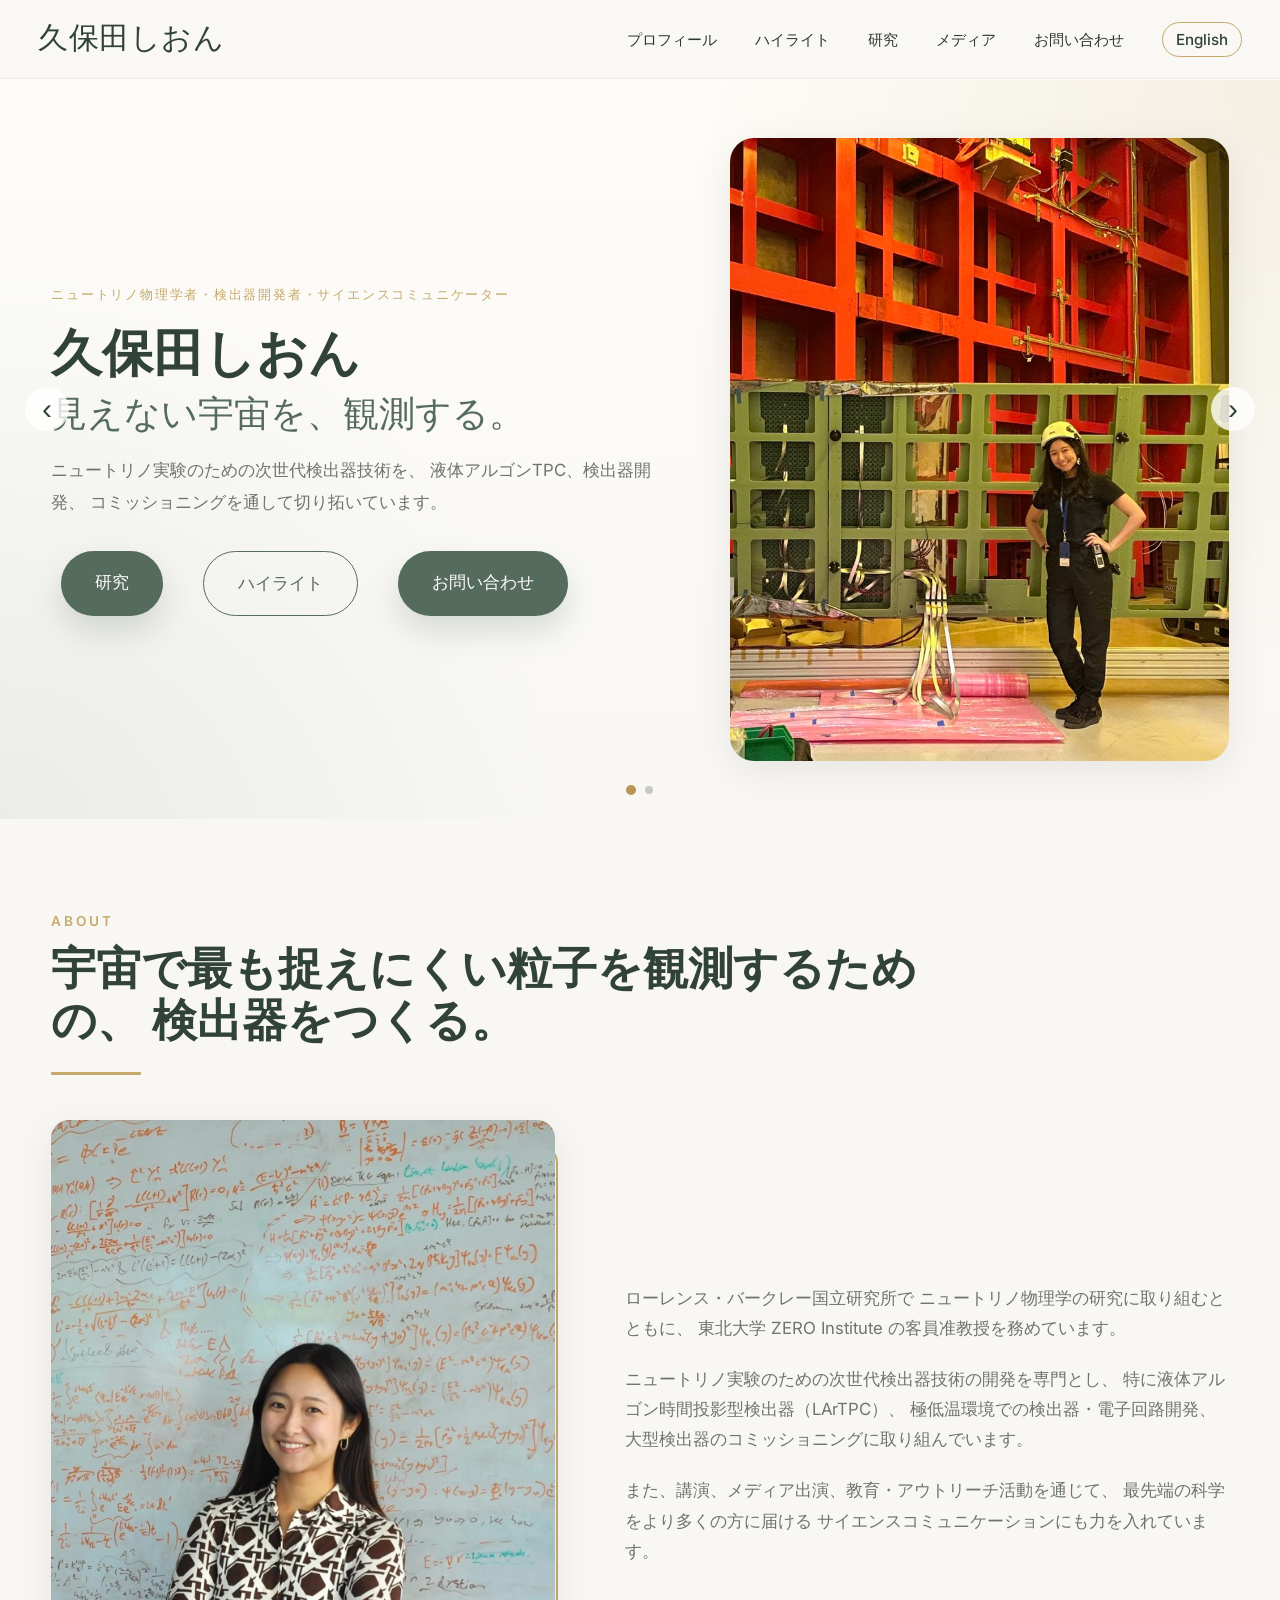
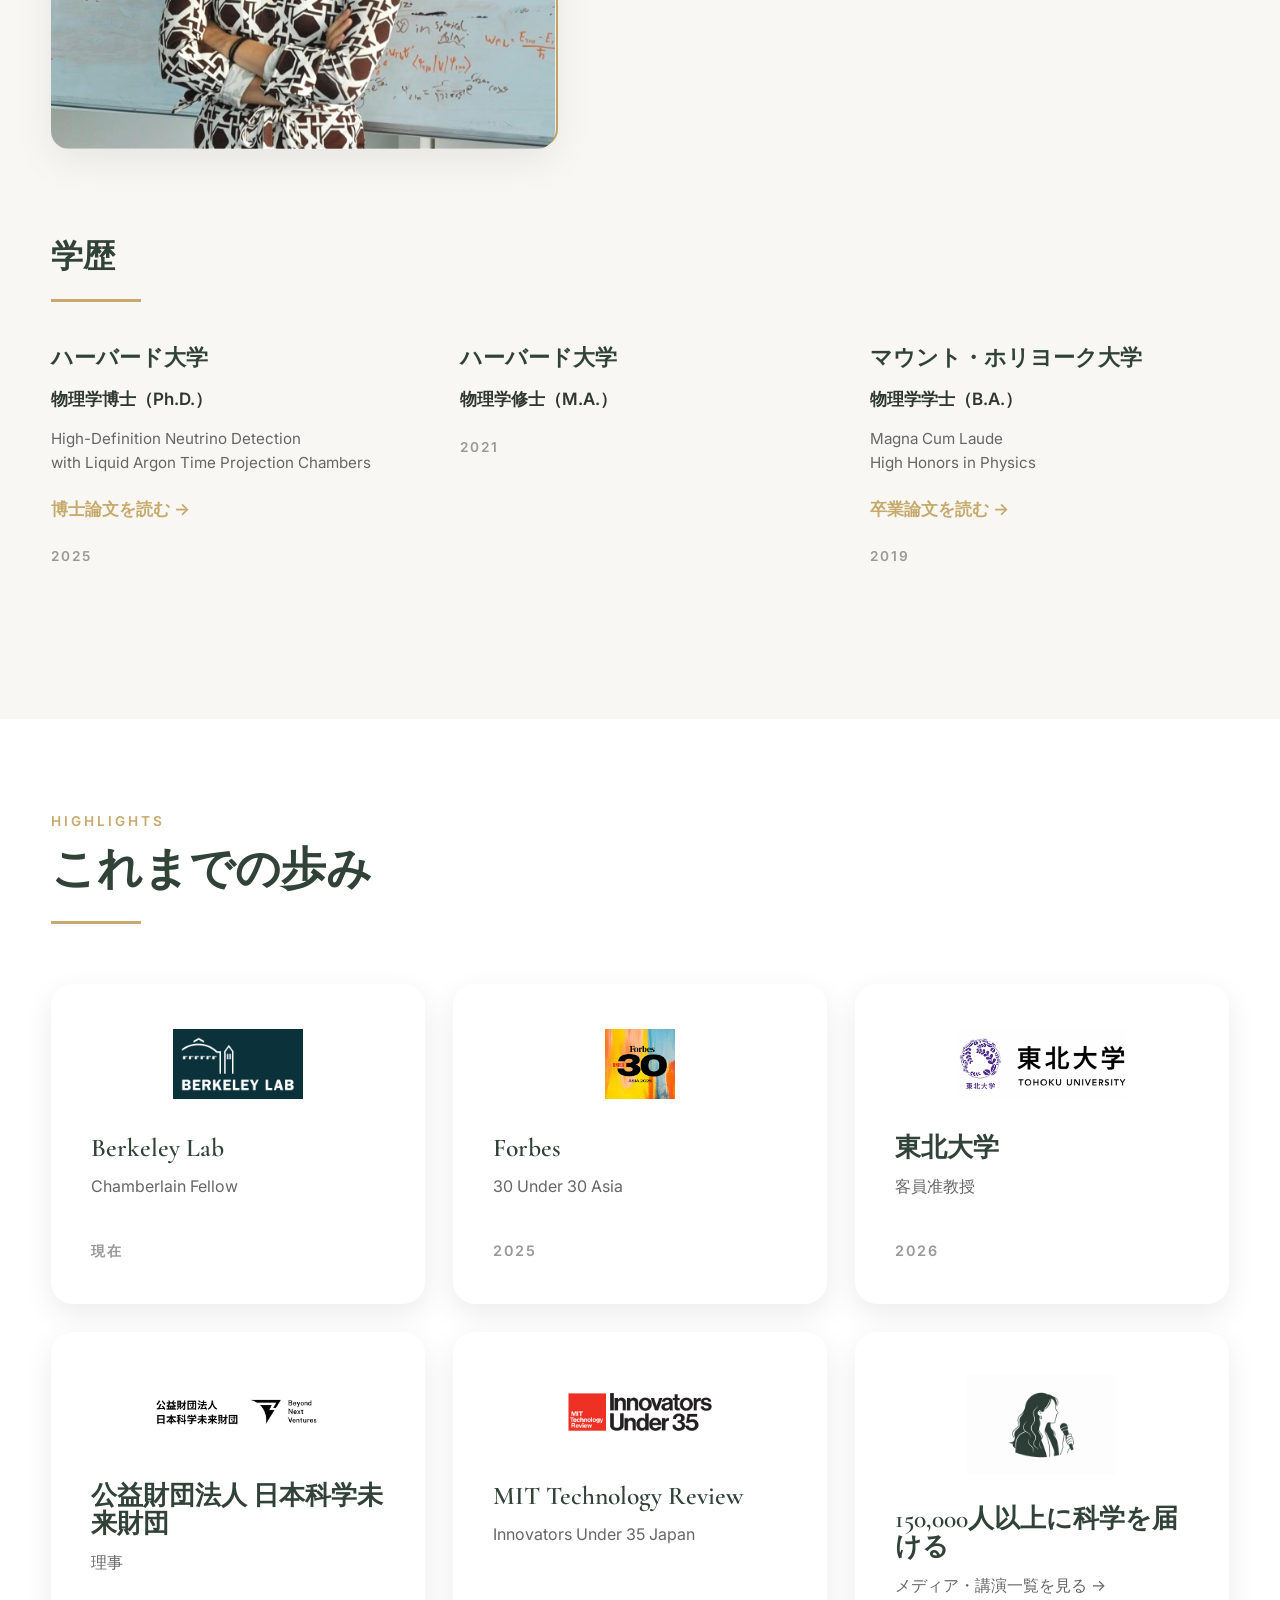
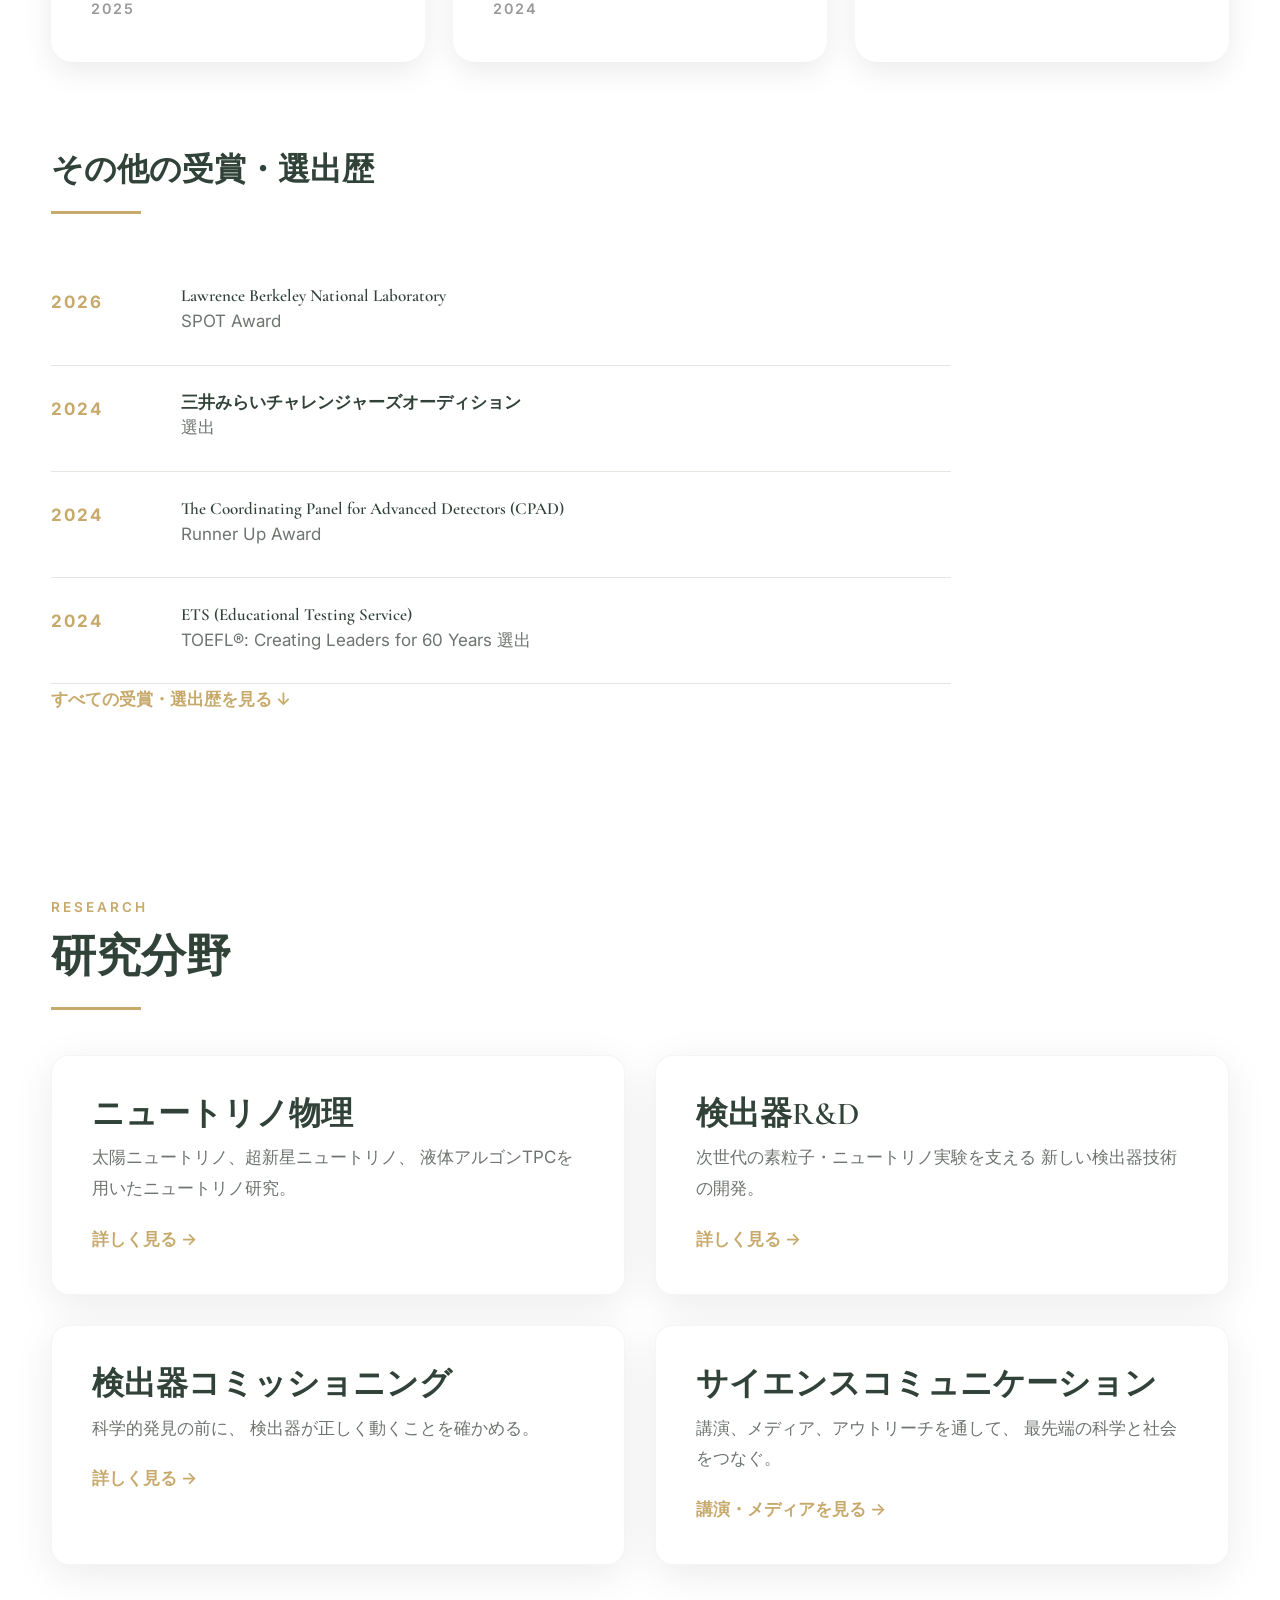
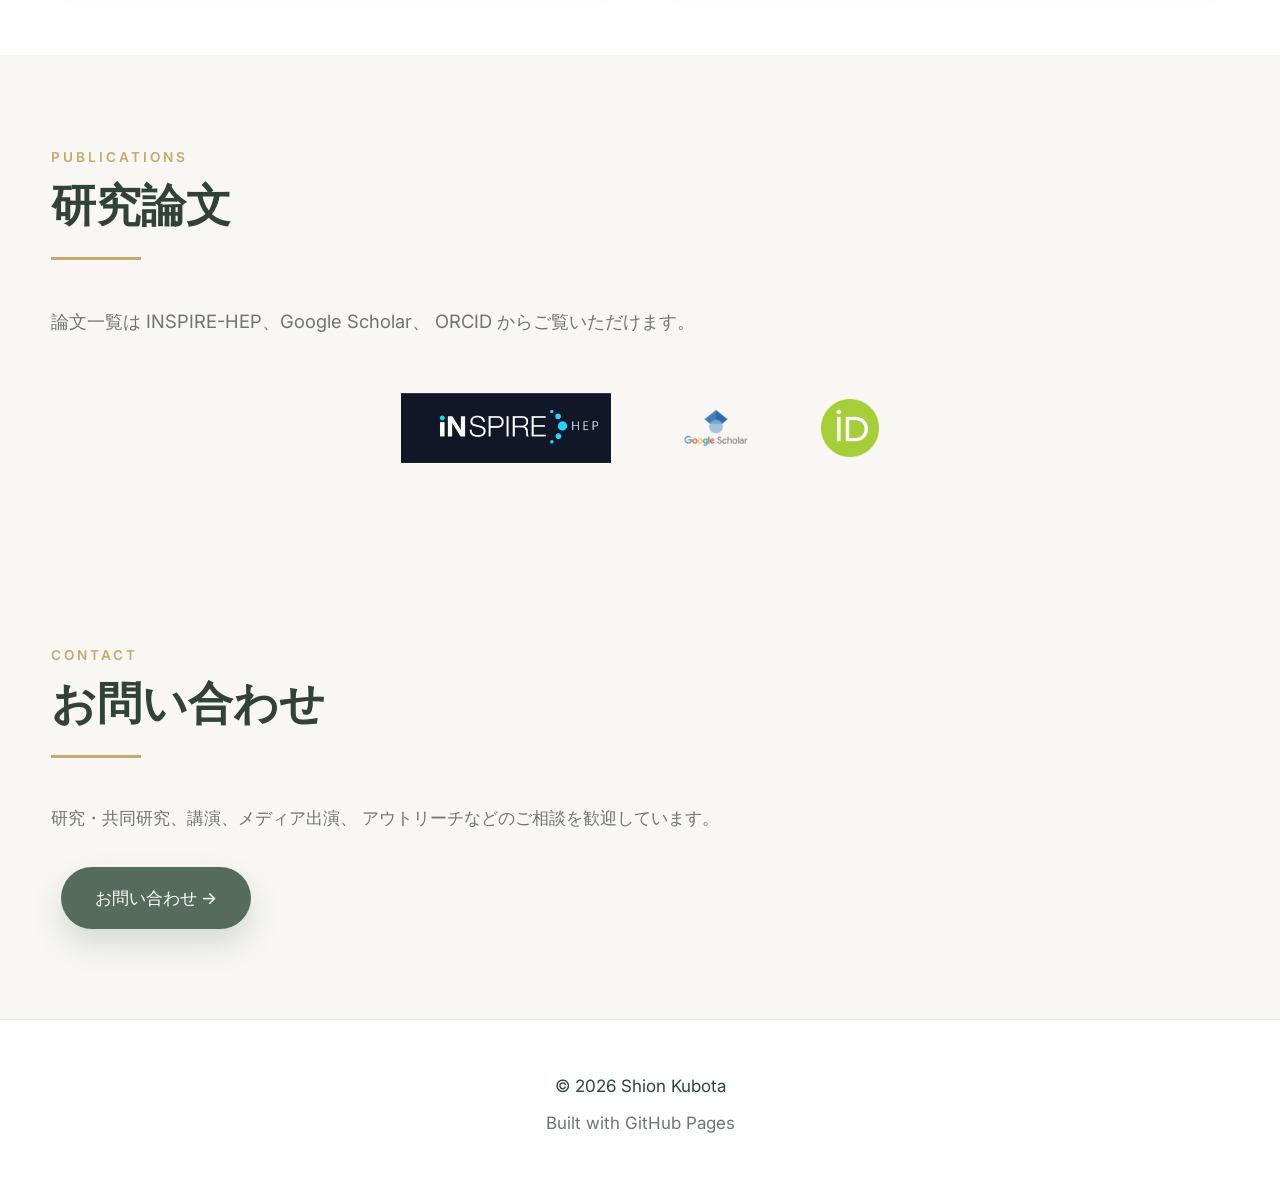
==== jp/index.html @ ea4b730f "Update index.html" ====
<!DOCTYPE html>
<html lang="ja">

<head>
    <meta charset="UTF-8">
    <meta name="viewport" content="width=device-width, initial-scale=1.0">

    <title>久保田しおん | ニュートリノ物理学者</title>

    <meta name="description"
          content="ニュートリノ物理学者・久保田しおんの公式ウェブサイト。ローレンス・バークレー国立研究所研究員、東北大学客員准教授。ニュートリノ物理、液体アルゴンTPC、粒子検出器開発、検出器コミッショニング、科学コミュニケーションに取り組んでいます。">

<!-- Google Fonts -->
<link rel="preconnect" href="https://fonts.googleapis.com">
<link rel="preconnect" href="https://fonts.gstatic.com" crossorigin>

<link href="https://fonts.googleapis.com/css2?family=Cormorant+Garamond:wght@400;500;600;700&family=Inter:wght@300;400;500;600&family=Shippori+Mincho:wght@400;500;600;700&family=Zen+Old+Mincho:wght@400;500;600;700&display=swap"
      rel="stylesheet">

<link rel="stylesheet" href="../css/style.css">
<link rel="icon" type="image/png" href="../favicon.png">

    <!-- Language alternatives -->
    <link rel="alternate"
          hreflang="en"
          href="https://shionkubota.com/">

    <link rel="alternate"
          hreflang="ja"
          href="https://shionkubota.com/jp/">

    <link rel="alternate"
          hreflang="x-default"
          href="https://shionkubota.com/">

</head>

<body>


<!-- ================= NAVIGATION ================= -->

<header>

    <nav class="navbar">

        <div class="logo">
            久保田しおん
        </div>

        <ul class="nav-links">

            <li><a href="#about">プロフィール</a></li>

            <li><a href="#highlights">ハイライト</a></li>

            <li><a href="#research">研究</a></li>

            <li><a href="media.html">メディア</a></li>

            <li><a href="#contact">お問い合わせ</a></li>

            <li class="language-item">
                <a href="../index.html" class="language-switch">
                    English
                </a>
            </li>

        </ul>

    </nav>

</header>



<!-- ================= HERO SLIDER ================= -->

<section class="hero hero-slider">

    <div class="hero-slides">


        <!-- ================= SLIDE 1: MAIN HERO ================= -->

        <div class="hero-slide active">

            <div class="hero-content">

                <div class="hero-text">

                    <p class="subtitle">
                        ニュートリノ物理学者・検出器開発者・サイエンスコミュニケーター
                    </p>

                    <h1>久保田しおん</h1>

                    <h2>見えない宇宙を、観測する。</h2>

                    <p class="hero-description">
                        ニュートリノ実験のための次世代検出器技術を、
                        液体アルゴンTPC、検出器開発、
                        コミッショニングを通して切り拓いています。
                    </p>

                    <div class="hero-buttons">

                        <a href="#research" class="button">
                            研究
                        </a>

                        <a href="#highlights" class="button button-outline">
                            ハイライト
                        </a>

                        <a href="#contact" class="button">
                            お問い合わせ
                        </a>

                    </div>

                </div>


                <div class="hero-image">

                    <img src="../images/pCRP_portrait.jpeg"
                         alt="粒子検出器と久保田しおん">

                </div>

            </div>

        </div>



        <!-- ================= SLIDE 2: FEATURED MEDIA ================= -->

        <div class="hero-slide">

            <div class="hero-media-content">

                <div class="hero-media-heading">

                    <p class="subtitle">
                        FEATURED MEDIA
                    </p>

                    <h2>
                        研究室の外へ、科学を届ける
                    </h2>

                </div>


                <div class="media-grid">


                    <a href="https://youtu.be/wFc9NZ7e8RI?si=wCuoPRkrqTtPnAEb"
                       target="_blank"
                       class="media-card">

                        <img src="https://img.youtube.com/vi/wFc9NZ7e8RI/maxresdefault.jpg"
                             alt="YouTube インタビュー">

                        <div class="media-content">

                            <span class="media-type">
                                YouTube
                            </span>

                            <h3>
                                ニュートリノ研究とキャリアについて
                            </h3>

                        </div>

                    </a>



                    <a href="https://mitsui350th.com/interview/"
                       target="_blank"
                       class="media-card">

                        <img src="https://mitsui350th.com/asset/images/interview/pic2.jpg"
                             alt="三井グループ350周年 インタビュー">

                        <div class="media-content">

                            <span class="media-type">
                                インタビュー
                            </span>

                            <h3>
                                三井グループ350周年
                            </h3>

                        </div>

                    </a>



                    <a href="https://prtimes.jp/main/html/rd/p/000000017.000087132.html"
                       target="_blank"
                       class="media-card">

                        <img src="../images/impact.JPG"
                             alt="Tech for Impact Summit 2025">

                        <div class="media-content">

                            <span class="media-type">
                                招待講演
                            </span>

                            <h3>
                                Tech for Impact Summit 2025
                            </h3>

                        </div>

                    </a>

                </div>


                <div class="hero-media-more">

                    <a href="media.html">
                        メディア・講演一覧を見る →
                    </a>

                </div>

            </div>

        </div>



        <!-- ================= SLIDE 3: HERO CLONE ================= -->

        <div class="hero-slide hero-clone">

            <div class="hero-content">

                <div class="hero-text">

                    <p class="subtitle">
                        ニュートリノ物理学者・検出器開発者・サイエンスコミュニケーター
                    </p>

                    <h1>久保田しおん</h1>

                    <h2>見えない宇宙を、観測する。</h2>

                    <p class="hero-description">
                        ニュートリノ実験のための次世代検出器技術を、
                        液体アルゴンTPC、検出器開発、
                        コミッショニングを通して切り拓いています。
                    </p>

                    <div class="hero-buttons">

                        <a href="#research" class="button">
                            研究
                        </a>

                        <a href="#highlights" class="button button-outline">
                            ハイライト
                        </a>

                        <a href="#contact" class="button">
                            お問い合わせ
                        </a>

                    </div>

                </div>


                <div class="hero-image">

                    <img src="../images/pCRP_portrait.jpeg"
                         alt="粒子検出器と久保田しおん">

                </div>

            </div>

        </div>

    </div>



    <!-- Slider controls -->

    <button class="hero-arrow hero-prev"
            aria-label="前のスライド">
        ‹
    </button>

    <button class="hero-arrow hero-next"
            aria-label="次のスライド">
        ›
    </button>


    <div class="hero-dots">

        <button class="hero-dot active"
                aria-label="プロフィールを表示"></button>

        <button class="hero-dot"
                aria-label="注目のメディアを表示"></button>

    </div>

</section>



<!-- ================= ABOUT ================= -->

<section id="about" class="section">

    <div class="container">

        <div class="section-title">

            <p>ABOUT</p>

            <h2>
                宇宙で最も捉えにくい粒子を観測するための、
                検出器をつくる。
            </h2>

        </div>


        <div class="about-grid">

            <div class="about-image">

                <img src="../images/profile.jpg"
                     alt="久保田しおん">

            </div>


            <div class="about-text">

                <p>
                    ローレンス・バークレー国立研究所で
                    ニュートリノ物理学の研究に取り組むとともに、
                    東北大学 ZERO Institute の客員准教授を務めています。
                </p>

                <p>
                    ニュートリノ実験のための次世代検出器技術の開発を専門とし、
                    特に液体アルゴン時間投影型検出器（LArTPC）、
                    極低温環境での検出器・電子回路開発、
                    大型検出器のコミッショニングに取り組んでいます。
                </p>

                <p>
                    また、講演、メディア出演、教育・アウトリーチ活動を通じて、
                    最先端の科学をより多くの方に届ける
                    サイエンスコミュニケーションにも力を入れています。
                </p>

            </div>

        </div>



        <!-- ================= Academic Foundation ================= -->

        <div class="academic-foundation">

            <div class="section-title">

                <h3>学歴</h3>

            </div>


            <div class="education-grid">


                <div class="education-item">

                    <h4>ハーバード大学</h4>

                    <p class="degree">
                        物理学博士（Ph.D.）
                    </p>

                    <p class="education-note">
                        High-Definition Neutrino Detection<br>
                        with Liquid Argon Time Projection Chambers
                    </p>

                    <a href="https://dash.harvard.edu/entities/publication/be5d4766-2b55-4b63-9b41-ff9f7cc50c7d"
                       class="education-link">
                        博士論文を読む →
                    </a>

                    <span class="education-year">
                        2025
                    </span>

                </div>



                <div class="education-item">

                    <h4>ハーバード大学</h4>

                    <p class="degree">
                        物理学修士（M.A.）
                    </p>

                    <span class="education-year">
                        2021
                    </span>

                </div>



                <div class="education-item">

                    <h4>マウント・ホリヨーク大学</h4>

                    <p class="degree">
                        物理学学士（B.A.）
                    </p>

                    <p class="education-note">
                        Magna Cum Laude<br>
                        High Honors in Physics
                    </p>

                    <a href="https://ida.mtholyoke.edu/items/b19a2bbe-3df1-4970-aa1a-ec452c38742c"
                       class="education-link">
                        卒業論文を読む →
                    </a>

                    <span class="education-year">
                        2019
                    </span>

                </div>

            </div>

        </div>

    </div>

</section>



<!-- ================= HIGHLIGHTS ================= -->

<section class="section alt-section" id="highlights">

    <div class="container">

        <div class="section-title">

            <p>HIGHLIGHTS</p>

            <h2>
                これまでの歩み
            </h2>

        </div>


        <div class="highlight-grid">


            <a href="https://www.physics.lbl.gov/former-chamberlain-fellows/"
               class="highlight-card">

                <div class="highlight-logo">

                    <img src="../images/lbnl.png"
                         alt="Berkeley Lab">

                </div>

                <h3>Berkeley Lab</h3>

                <p class="highlight-subtitle">
                    Chamberlain Fellow
                </p>

                <span class="highlight-year">
                    現在
                </span>

            </a>



            <a href="https://www.forbes.com/profile/shion-kubota/"
               target="_blank"
               class="highlight-card featured">

                <div class="highlight-logo">

                    <img src="../images/Forbes.jpeg"
                         alt="Forbes">

                </div>

                <h3>Forbes</h3>

                <p class="highlight-subtitle">
                    30 Under 30 Asia
                </p>

                <span class="highlight-year">
                    2025
                </span>

            </a>



            <a href="https://zero-institute.org/researcher/shionkubota"
               class="highlight-card">

                <div class="highlight-logo">

                    <img src="../images/tohoku.jpg"
                         alt="東北大学">

                </div>

                <h3>東北大学</h3>

                <p class="highlight-subtitle">
                    客員准教授
                </p>

                <span class="highlight-year">
                    2026
                </span>

            </a>



            <a href="https://japan-future-science-foundation.org/"
               class="highlight-card">

                <div class="highlight-logo">

                    <img src="../images/JSIF.png"
                         alt="日本科学未来財団">

                </div>

                <h3>公益財団法人 日本科学未来財団</h3>

                <p class="highlight-subtitle">
                    理事
                </p>

                <span class="highlight-year">
                    2025
                </span>

            </a>



            <a href="https://www.innovatorsunder35.com/the-list/shion-kubota/"
               target="_blank"
               class="highlight-card">

                <div class="highlight-logo">

                    <img src="../images/MIT_IU35.png"
                         alt="MIT Technology Review Innovators Under 35">

                </div>

                <h3>MIT Technology Review</h3>

                <p class="highlight-subtitle">
                    Innovators Under 35 Japan
                </p>

                <span class="highlight-year">
                    2024
                </span>

            </a>



            <a href="media.html"
               class="highlight-card">

                <div class="highlight-logo highlight-talk-logo">

                    <img src="../images/talk_logo.png"
                         alt="サイエンスコミュニケーション">

                </div>

                <h3>
                    150,000人以上に科学を届ける
                </h3>

                <p class="highlight-subtitle">
                    メディア・講演一覧を見る →
                </p>

            </a>

        </div>



        <!-- ================= RECOGNITION ================= -->

        <div class="section-title recognition-title">

            <h3>その他の受賞・選出歴</h3>

        </div>


        <div class="recognition-list">


            <div class="recognition-item">

                <div class="recognition-year">
                    2026
                </div>

                <div class="recognition-content">

                    <h4>
                        Lawrence Berkeley National Laboratory
                    </h4>

                    <p>
                        SPOT Award
                    </p>

                </div>

            </div>



            <div class="recognition-item">

                <div class="recognition-year">
                    2024
                </div>

                <div class="recognition-content">

                    <h4>
                        三井みらいチャレンジャーズオーディション
                    </h4>

                    <p>
                        選出
                    </p>

                </div>

            </div>



            <div class="recognition-item">

                <div class="recognition-year">
                    2024
                </div>

                <div class="recognition-content">

                    <h4>
                        The Coordinating Panel for Advanced Detectors (CPAD)
                    </h4>

                    <p>
                        Runner Up Award
                    </p>

                </div>

            </div>



            <div class="recognition-item">

                <div class="recognition-year">
                    2024
                </div>

                <div class="recognition-content">

                    <h4>
                        ETS (Educational Testing Service)
                    </h4>

                    <p>
                        TOEFL®: Creating Leaders for 60 Years 選出
                    </p>

                </div>

            </div>



            <button class="recognition-open">
                すべての受賞・選出歴を見る ↓
            </button>


            <div class="recognition-hidden">


                <div class="recognition-item">

                    <div class="recognition-year">
                        2020
                    </div>

                    <div class="recognition-content">

                        <h4>
                            公益財団法人 江副記念リクルート財団
                        </h4>

                        <p>
                            奨学生
                        </p>

                    </div>

                </div>



                <div class="recognition-item">

                    <div class="recognition-year">
                        2018
                    </div>

                    <div class="recognition-content">

                        <h4>
                            The Society of Physics Students (SPS)
                        </h4>

                        <p>
                            Outstanding Learning Assistant Award
                        </p>

                    </div>

                </div>



                <div class="recognition-item">

                    <div class="recognition-year">
                        2018
                    </div>

                    <div class="recognition-content">

                        <h4>
                            Sigma Pi Sigma
                        </h4>

                    </div>

                </div>



                <div class="recognition-item">

                    <div class="recognition-year">
                        2016
                    </div>

                    <div class="recognition-content">

                        <h4>
                            公益財団法人 孫正義育英財団
                        </h4>

                        <p>
                            奨学生
                        </p>

                    </div>

                </div>



                <div class="recognition-item">

                    <div class="recognition-year">
                        2015
                    </div>

                    <div class="recognition-content">

                        <h4>
                            Mount Holyoke College
                        </h4>

                        <p>
                            Sarah Williston Scholar
                        </p>

                    </div>

                </div>



                <div class="recognition-item">

                    <div class="recognition-year">
                        2015
                    </div>

                    <div class="recognition-content">

                        <h4>
                            公益財団法人 江副記念リクルート財団
                        </h4>

                        <p>
                            奨学生
                        </p>

                    </div>

                </div>



                <div class="recognition-item">

                    <div class="recognition-year">
                        2015
                    </div>

                    <div class="recognition-content">

                        <h4>
                            Grew Bancroft Foundation
                        </h4>

                        <p>
                            奨学生
                        </p>

                    </div>

                </div>


                <button class="recognition-close">
                    受賞・選出歴を閉じる ↑
                </button>

            </div>

        </div>

    </div>

</section>



<!-- ================= RESEARCH ================= -->

<section id="research" class="section alt-section">

    <div class="container">

        <div class="section-title">

            <p>RESEARCH</p>

            <h2>
                研究分野
            </h2>

        </div>


        <div class="card-grid">


            <a href="physics.html"
               class="card card-link">

                <h3>
                    ニュートリノ物理
                </h3>

                <p>
                    太陽ニュートリノ、超新星ニュートリノ、
                    液体アルゴンTPCを用いたニュートリノ研究。
                </p>

                <span class="explore-link">
                    詳しく見る →
                </span>

            </a>



            <a href="randd.html"
               class="card card-link">

                <h3>
                    検出器R&D
                </h3>

                <p>
                    次世代の素粒子・ニュートリノ実験を支える
                    新しい検出器技術の開発。
                </p>

                <span class="explore-link">
                    詳しく見る →
                </span>

            </a>



            <a href="commissioning.html"
               class="card card-link">

                <h3>
                    検出器コミッショニング
                </h3>

                <p>
                    科学的発見の前に、
                    検出器が正しく動くことを確かめる。
                </p>

                <span class="explore-link">
                    詳しく見る →
                </span>

            </a>



            <a href="media.html"
               class="card card-link">

                <h3>
                    サイエンスコミュニケーション
                </h3>

                <p>
                    講演、メディア、アウトリーチを通して、
                    最先端の科学と社会をつなぐ。
                </p>

                <span class="explore-link">
                    講演・メディアを見る →
                </span>

            </a>

        </div>

    </div>

</section>



<!-- ================= PUBLICATIONS ================= -->

<section id="publications" class="section">

    <div class="container">

        <div class="section-title">

            <p>PUBLICATIONS</p>

            <h2>
                研究論文
            </h2>

        </div>


        <p class="coming-soon">
            論文一覧は INSPIRE-HEP、Google Scholar、
            ORCID からご覧いただけます。
        </p>


        <div class="publication-links">

            <a href="https://inspirehep.net/authors/3166289"
               target="_blank">

                <img class="inspire-logo"
                     src="../images/inspire.webp"
                     alt="INSPIRE-HEP">

            </a>


            <a href="https://scholar.google.com/citations?user=In8q2KMAAAAJ&hl=en"
               target="_blank">

                <img class="scholar-logo"
                     src="../images/google_scholar.png"
                     alt="Google Scholar">

            </a>


            <a href="https://orcid.org/0000-0001-8247-0265"
               target="_blank">

                <img class="orcid-logo"
                     src="../images/ORCID_iD.svg.webp"
                     alt="ORCID">

            </a>

        </div>

    </div>

</section>



<!-- ================= CONTACT ================= -->

<section id="contact" class="section">

    <div class="container">

        <div class="section-title">

            <p>CONTACT</p>

            <h2>
                お問い合わせ
            </h2>

        </div>


        <div class="contact-content">

            <p class="contact-text">
                研究・共同研究、講演、メディア出演、
                アウトリーチなどのご相談を歓迎しています。
            </p>


            <a href="https://docs.google.com/forms/d/e/1FAIpQLScKsEqOv61DhloimWqyP0lk8StDxMwZm6bhEOyHyEwW5R_8sQ/viewform?usp=header"
               target="_blank"
               class="button">
                お問い合わせ →
            </a>

        </div>

    </div>

</section>



<!-- ================= FOOTER ================= -->

<footer>

    <p>
        © 2026 Shion Kubota
    </p>

    <p>
        Built with GitHub Pages
    </p>

</footer>



<script src="../script.js"></script>

</body>

</html>
---- css/style.css ----
@import url("base.css");
@import url("components.css");
@import url("animations.css");
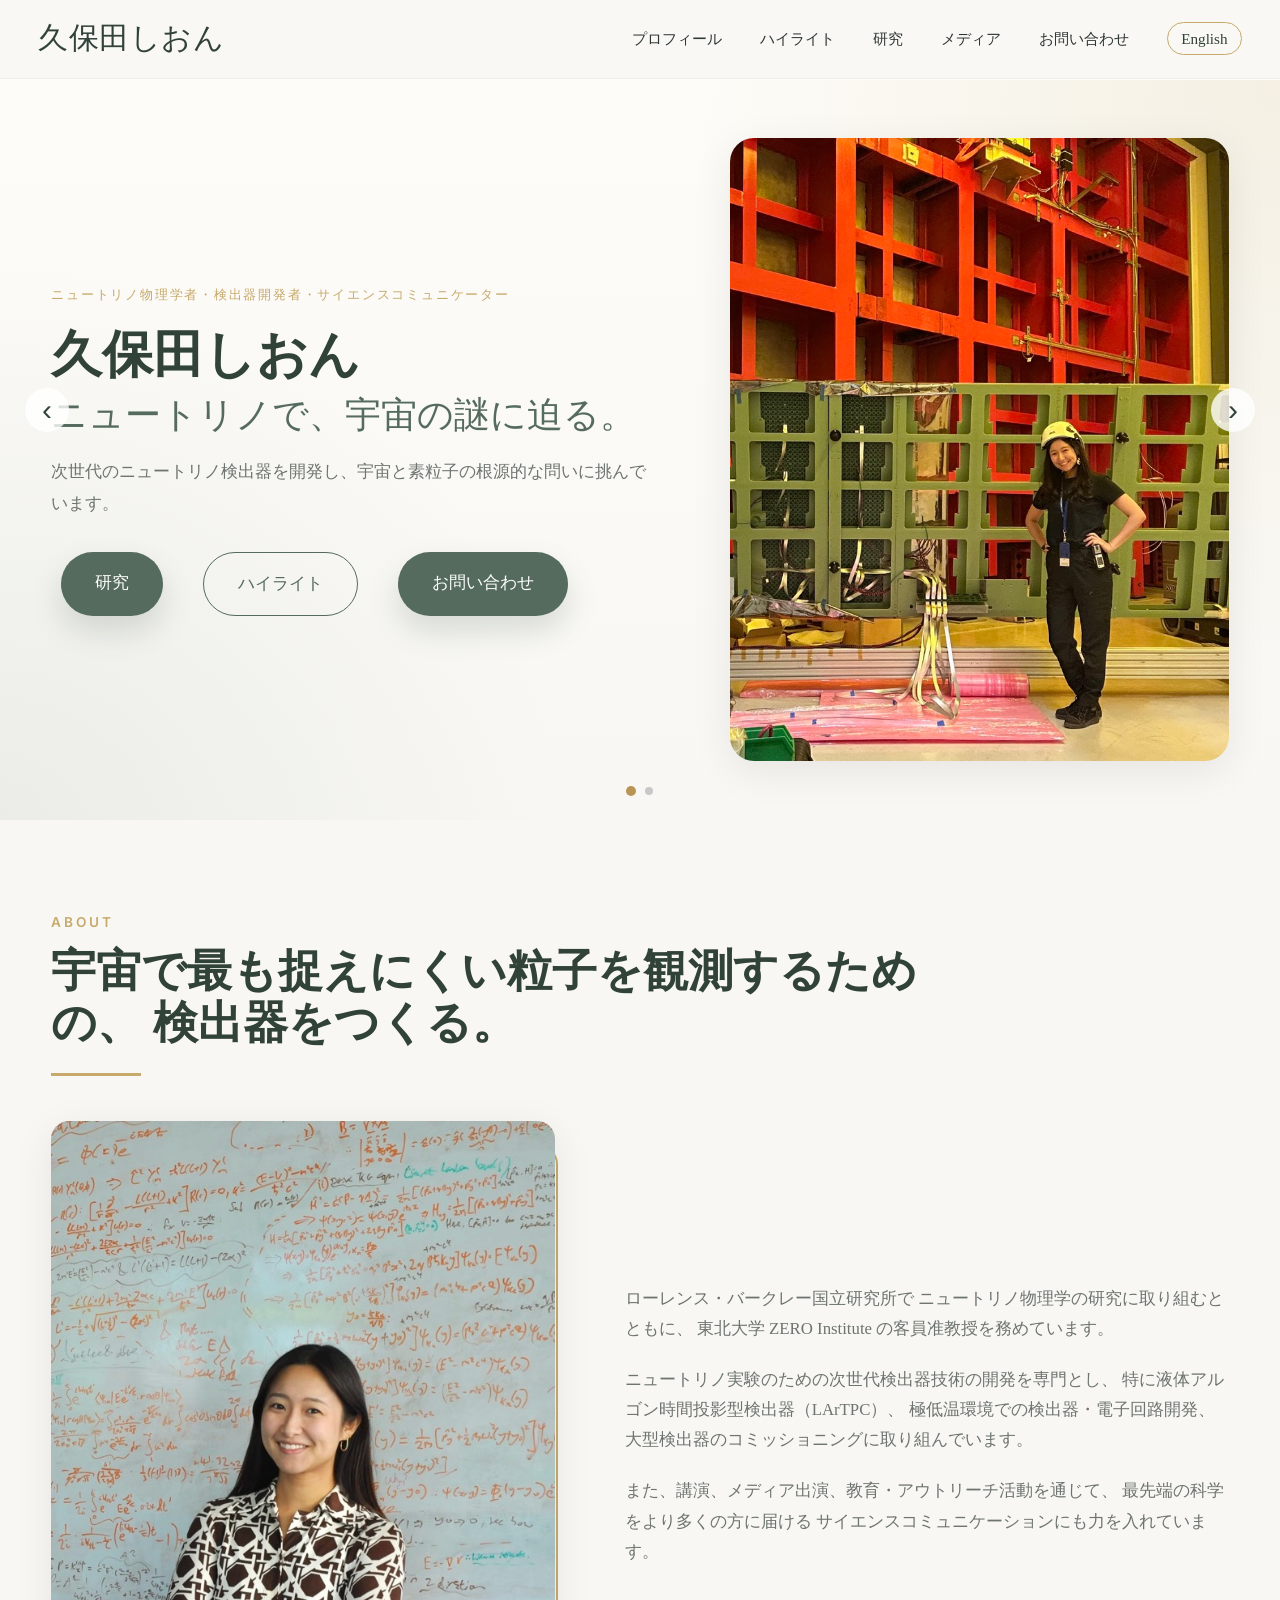
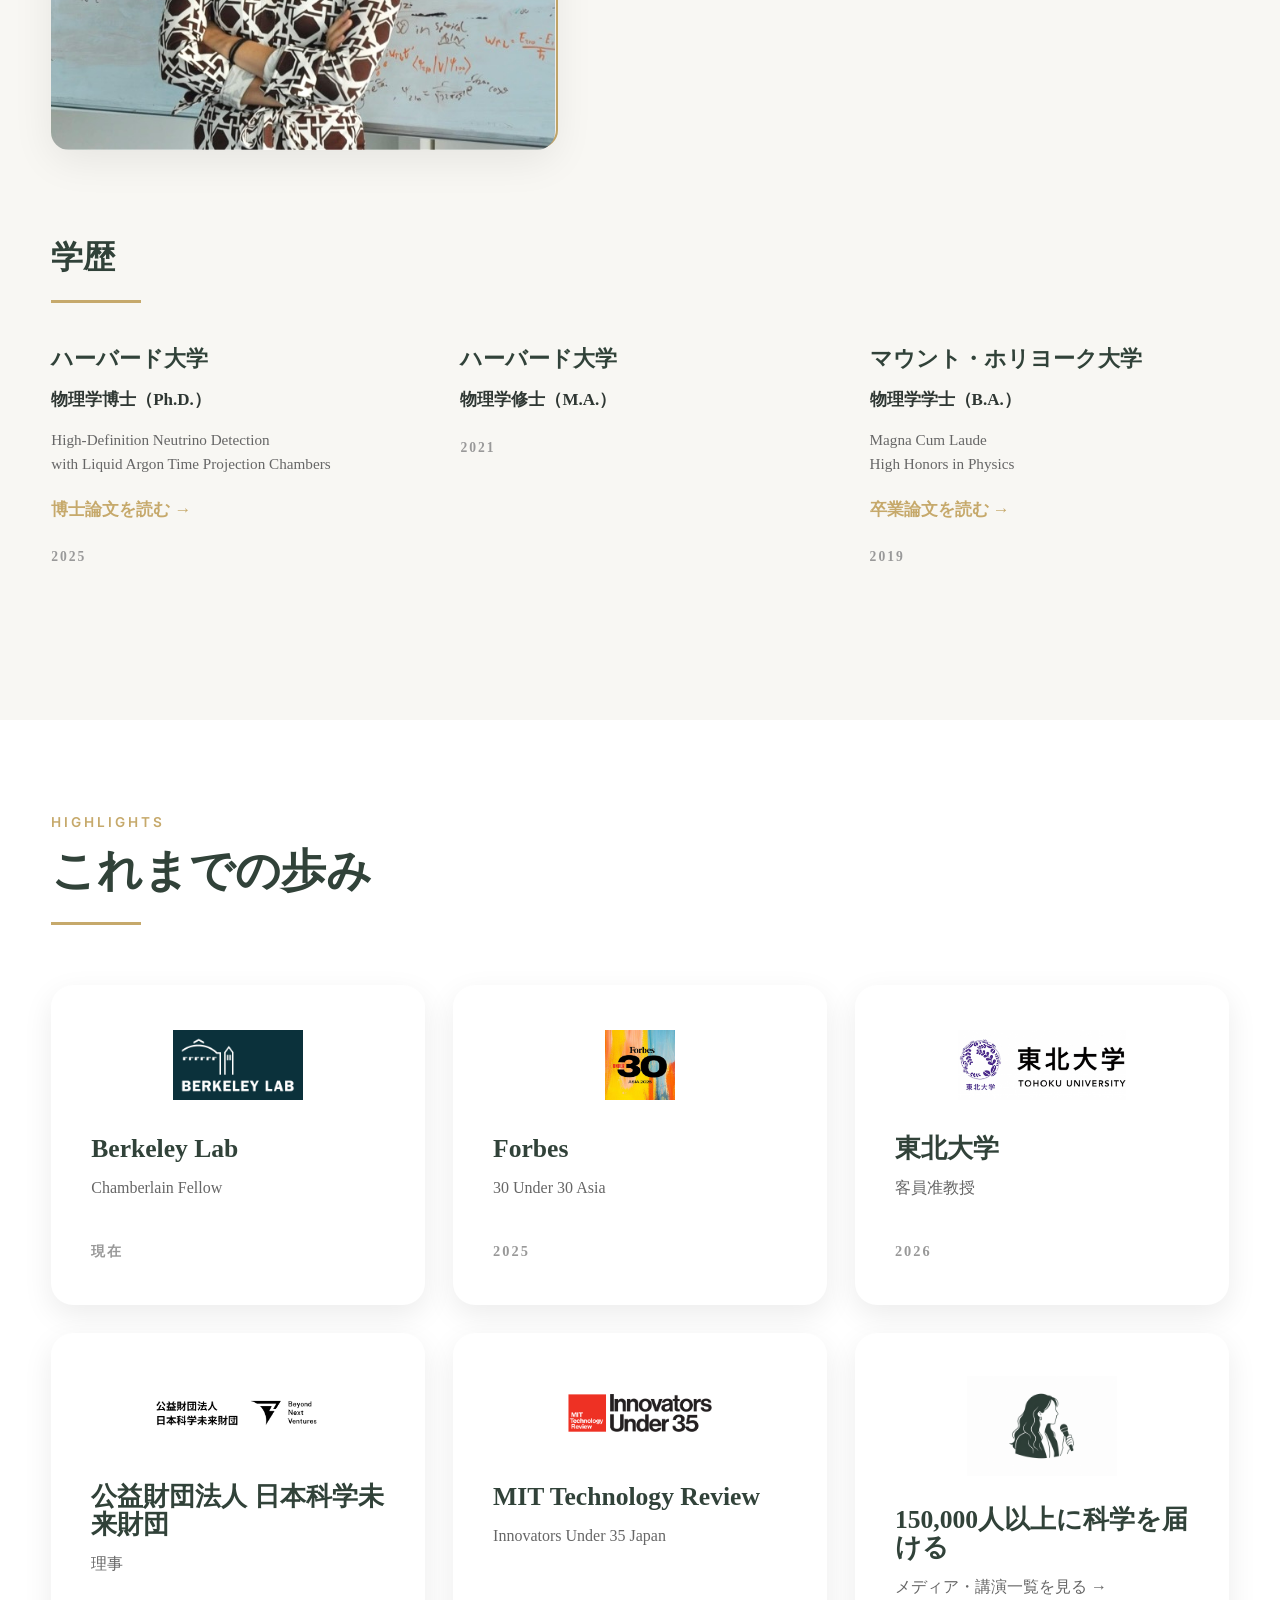
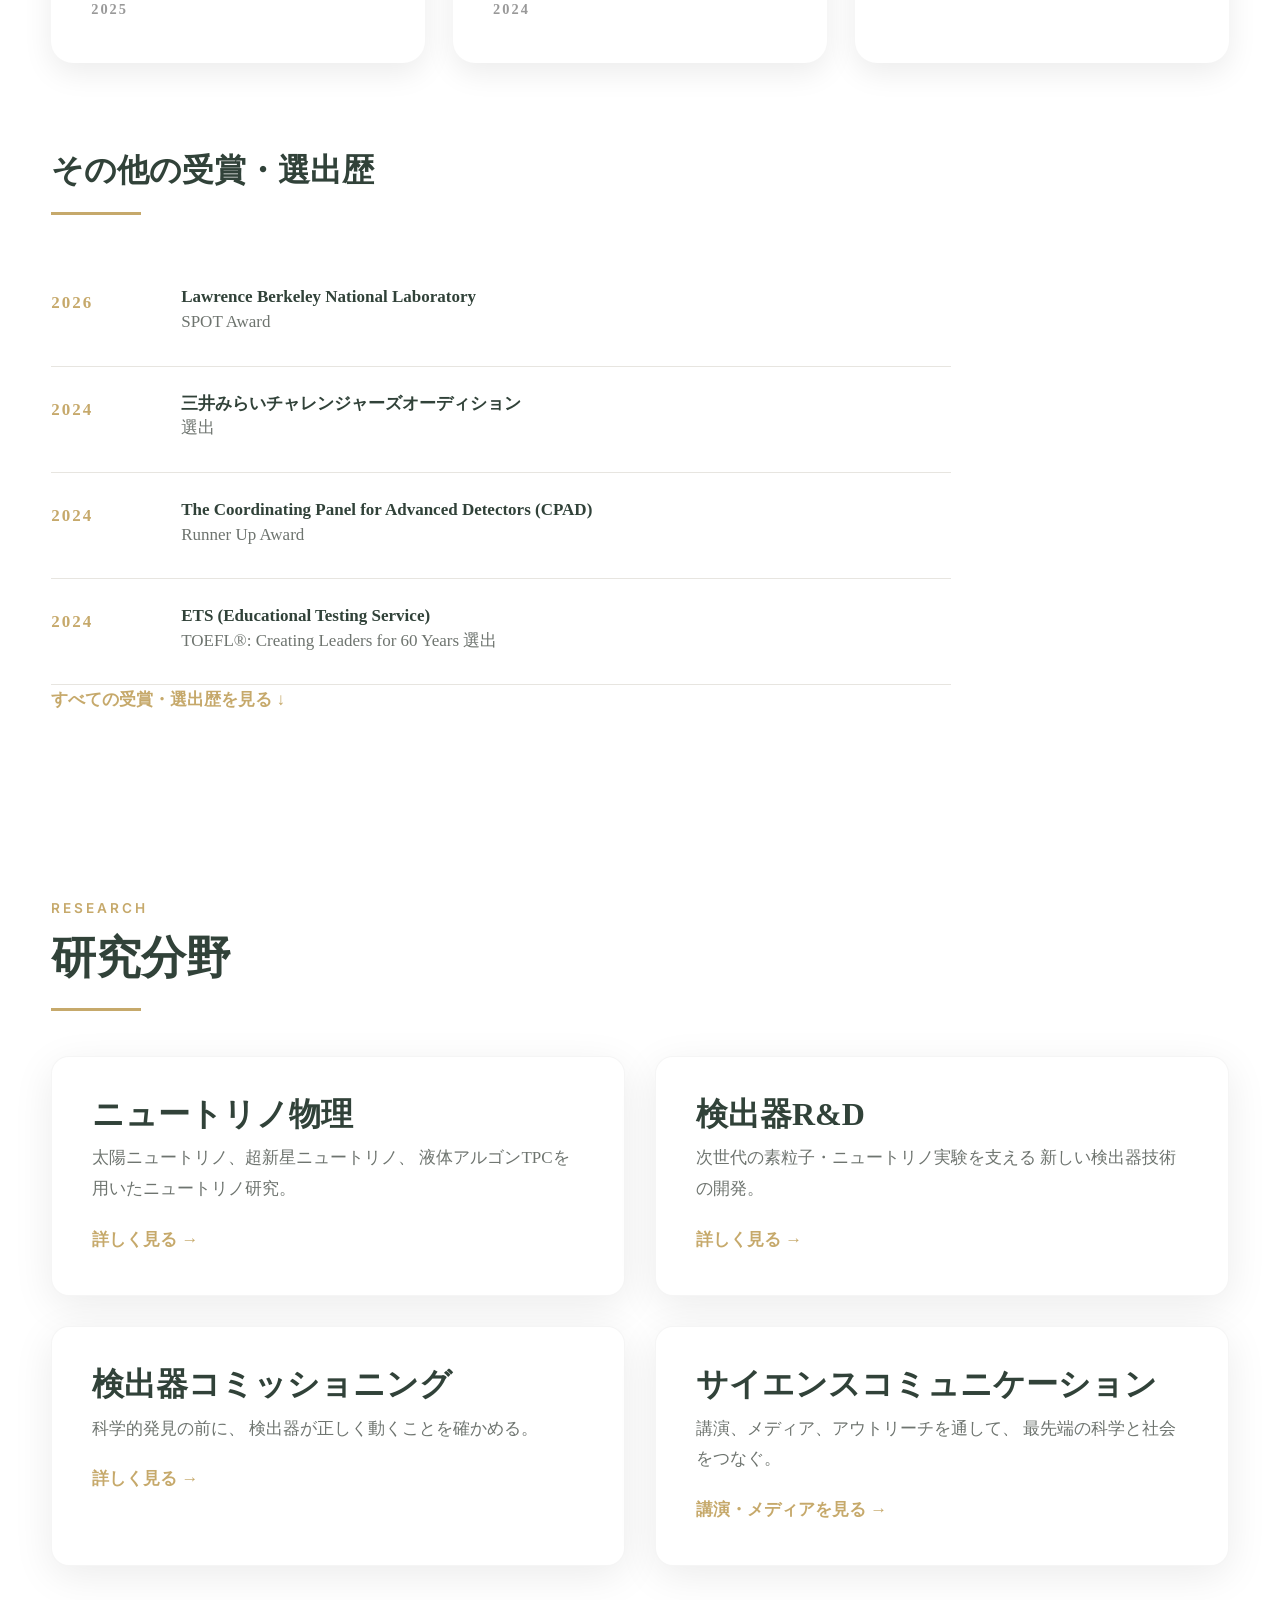
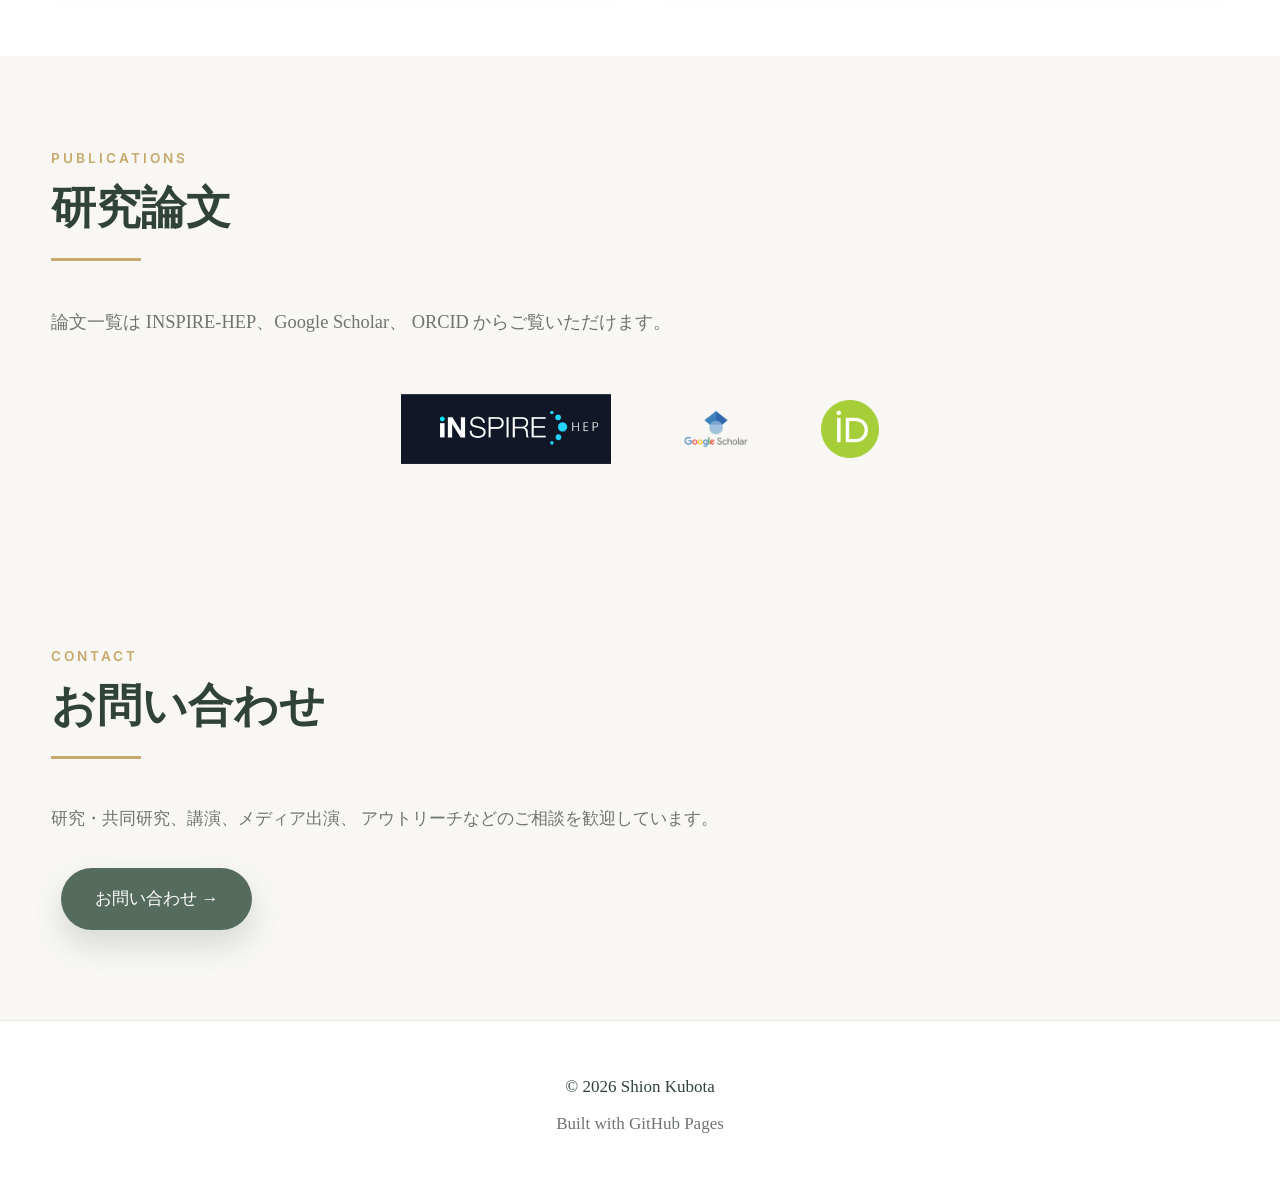
==== commit ca8bb07a: "Update index.html" ====
--- a/jp/index.html
+++ b/jp/index.html
@@ -95,12 +95,10 @@
 
                     <h1>久保田しおん</h1>
 
-                    <h2>見えない宇宙を、観測する。</h2>
+                    <h2>ニュートリノで、宇宙の謎に迫る。</h2>
 
                     <p class="hero-description">
-                        ニュートリノ実験のための次世代検出器技術を、
-                        液体アルゴンTPC、検出器開発、
-                        コミッショニングを通して切り拓いています。
+                        次世代のニュートリノ検出器を開発し、宇宙と素粒子の根源的な問いに挑んでいます。
                     </p>
 
                     <div class="hero-buttons">
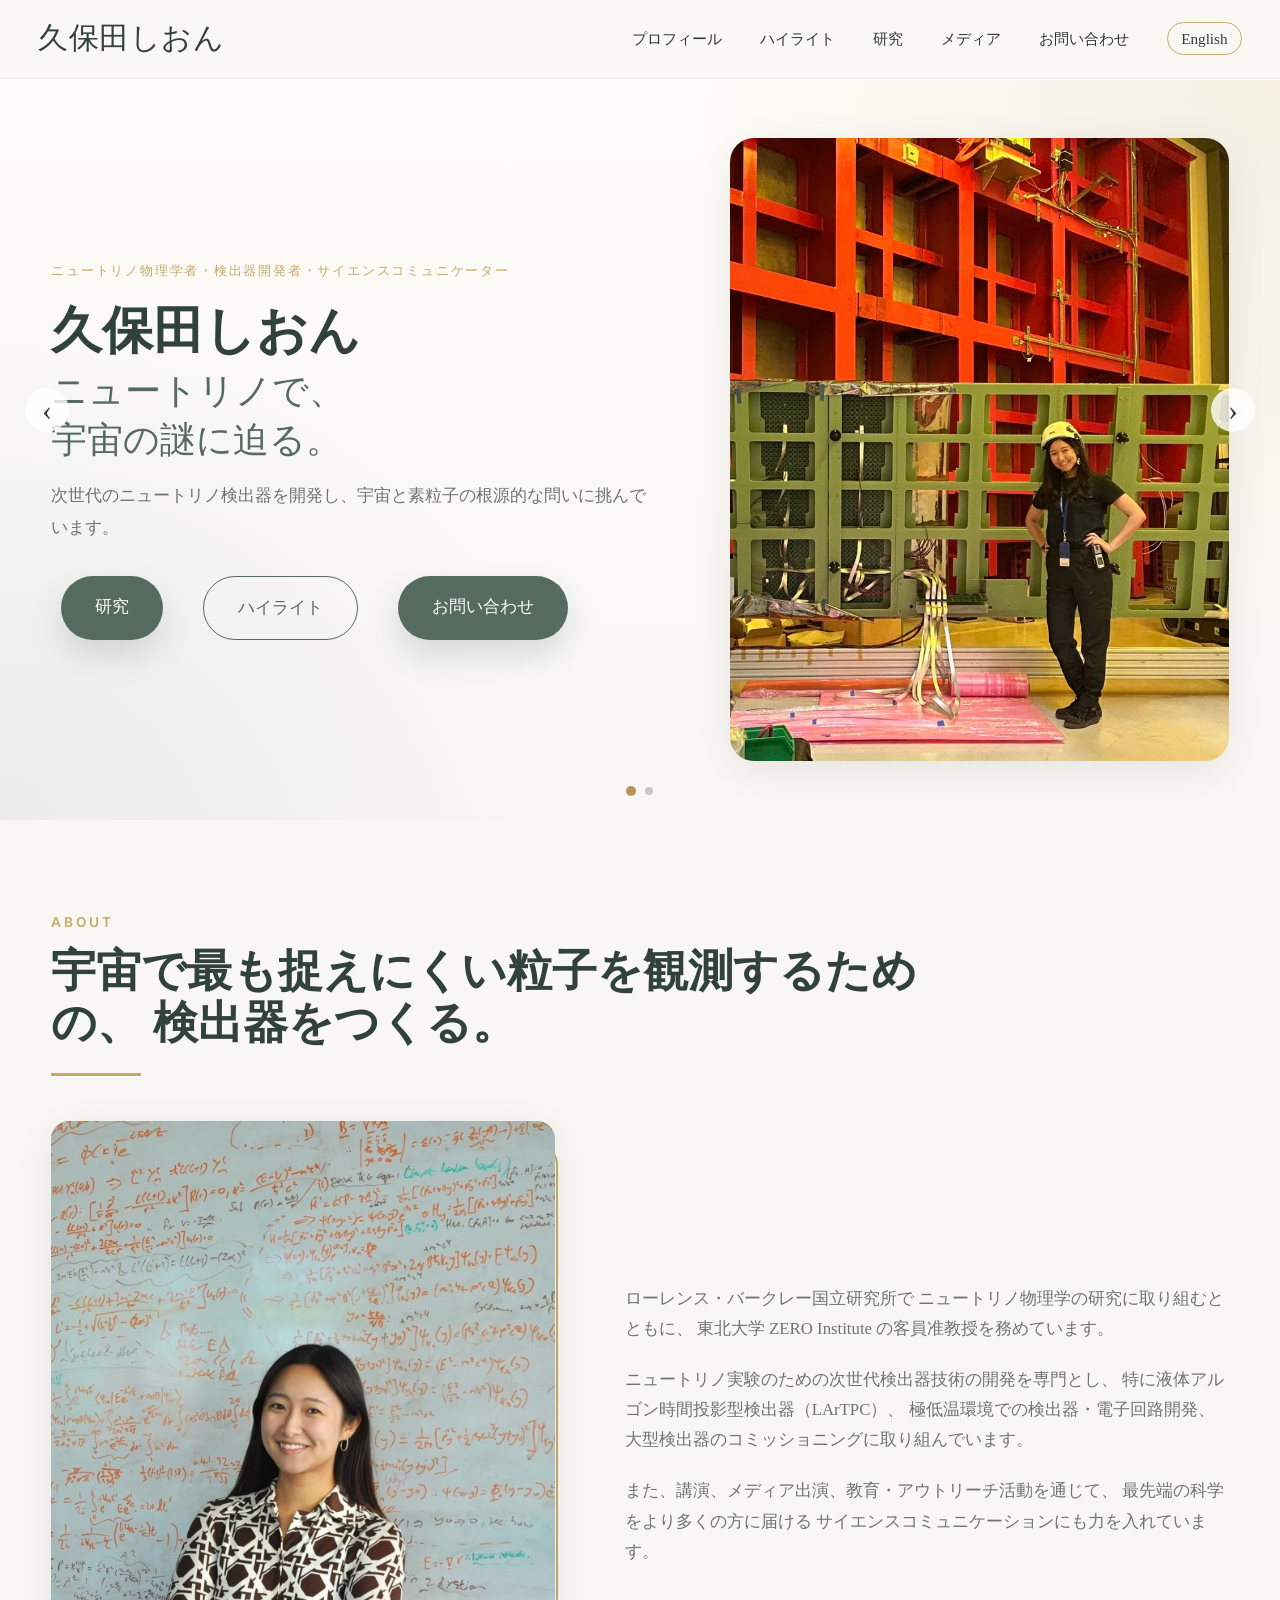
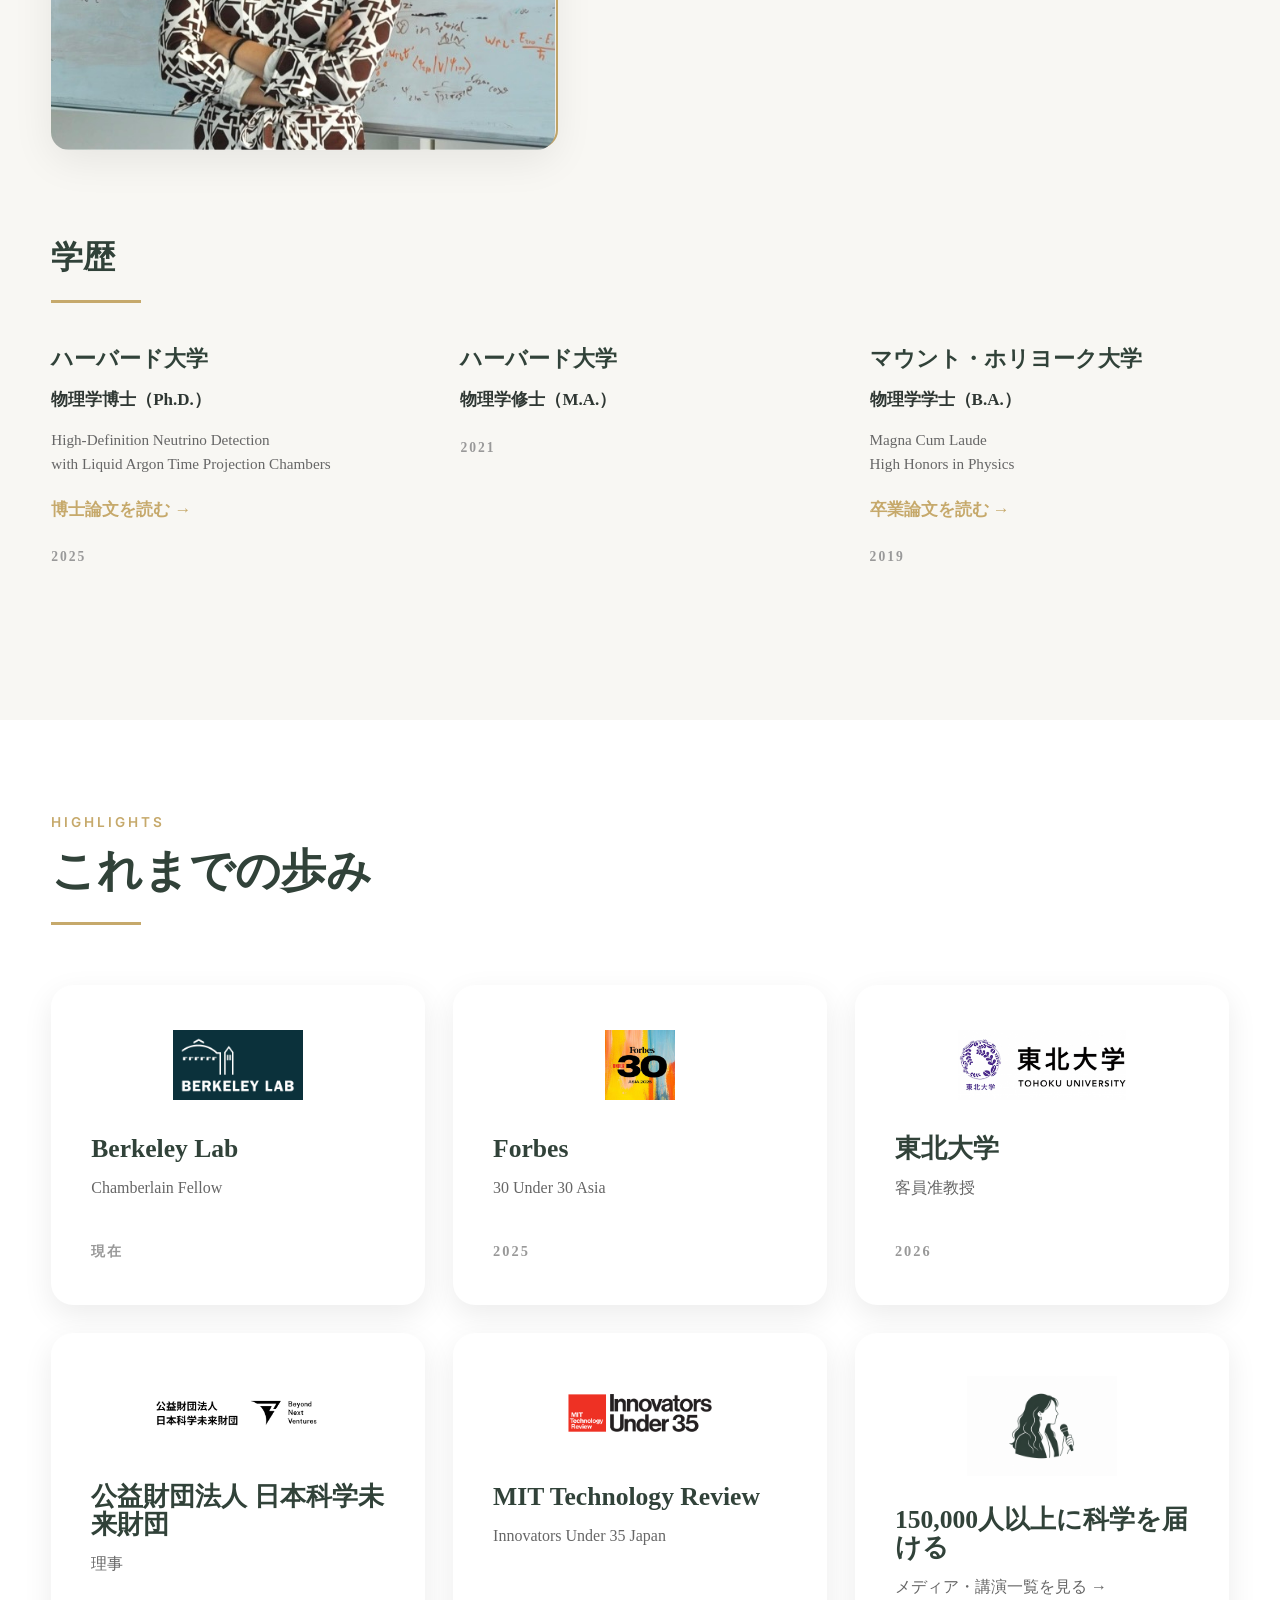
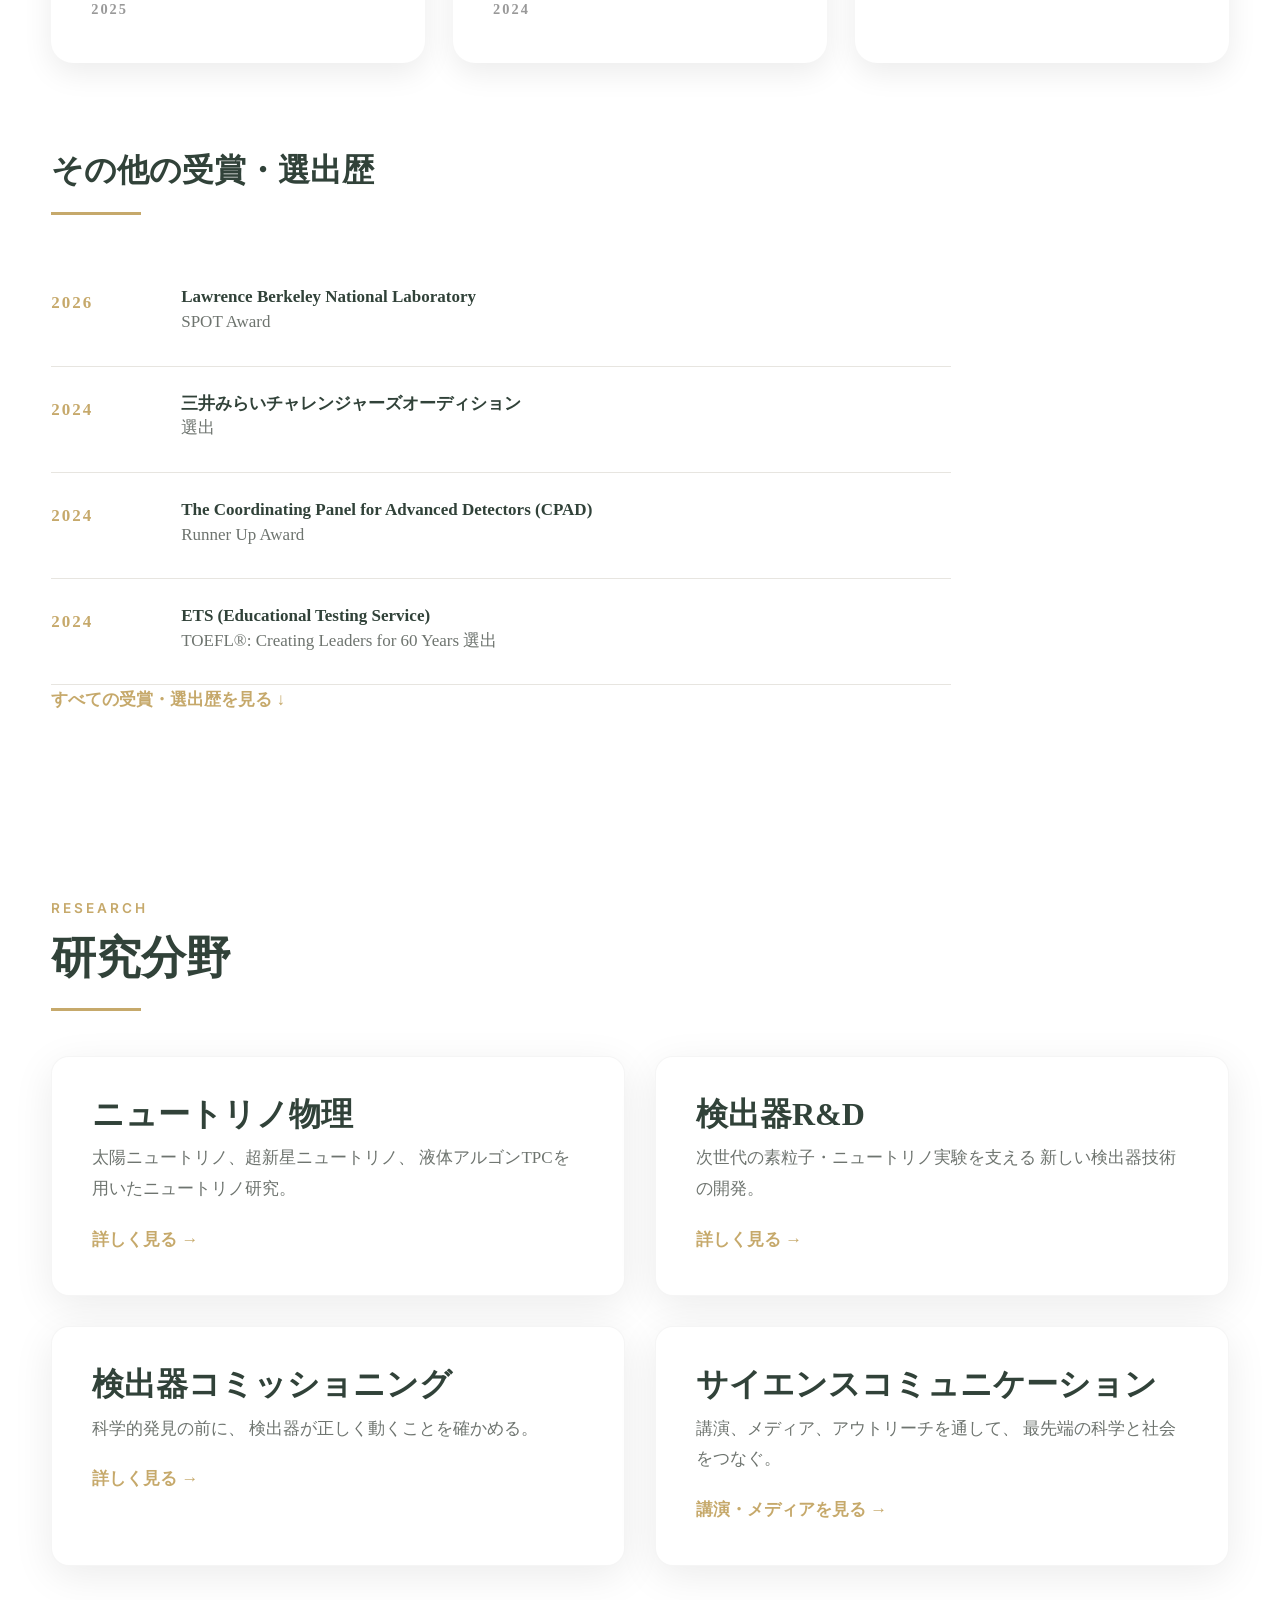
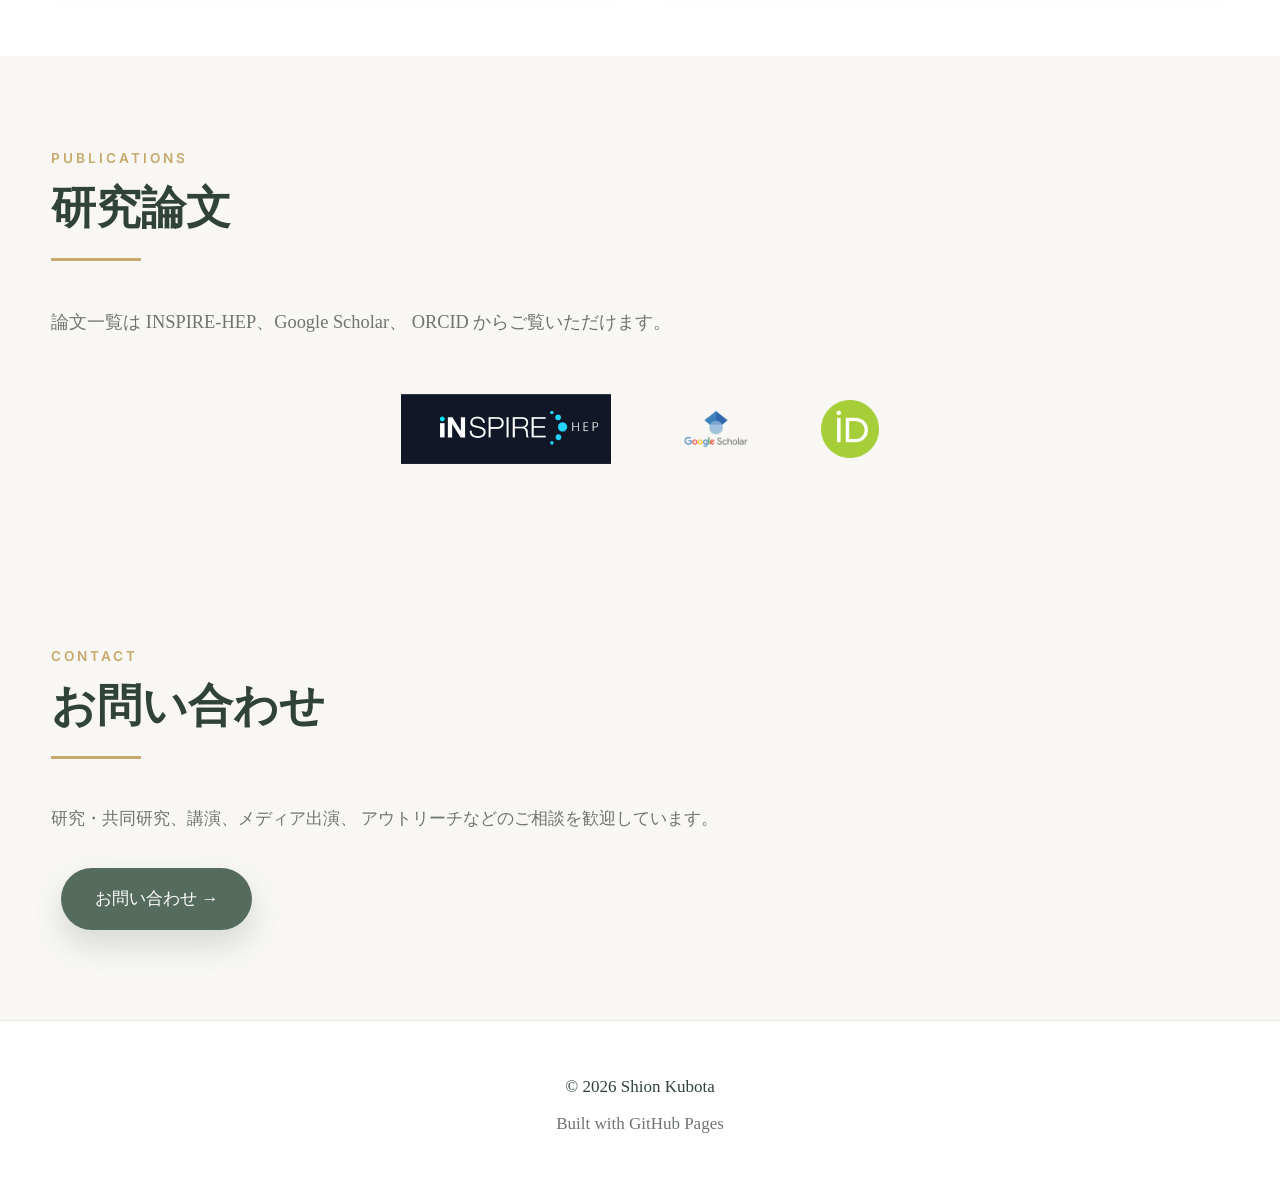
==== commit d1833b11: "Update index.html" ====
--- a/jp/index.html
+++ b/jp/index.html
@@ -95,7 +95,8 @@
 
                     <h1>久保田しおん</h1>
 
-                    <h2>ニュートリノで、宇宙の謎に迫る。</h2>
+                    <h2>ニュートリノで、<br>
+                        宇宙の謎に迫る。</h2>
 
                     <p class="hero-description">
                         次世代のニュートリノ検出器を開発し、宇宙と素粒子の根源的な問いに挑んでいます。
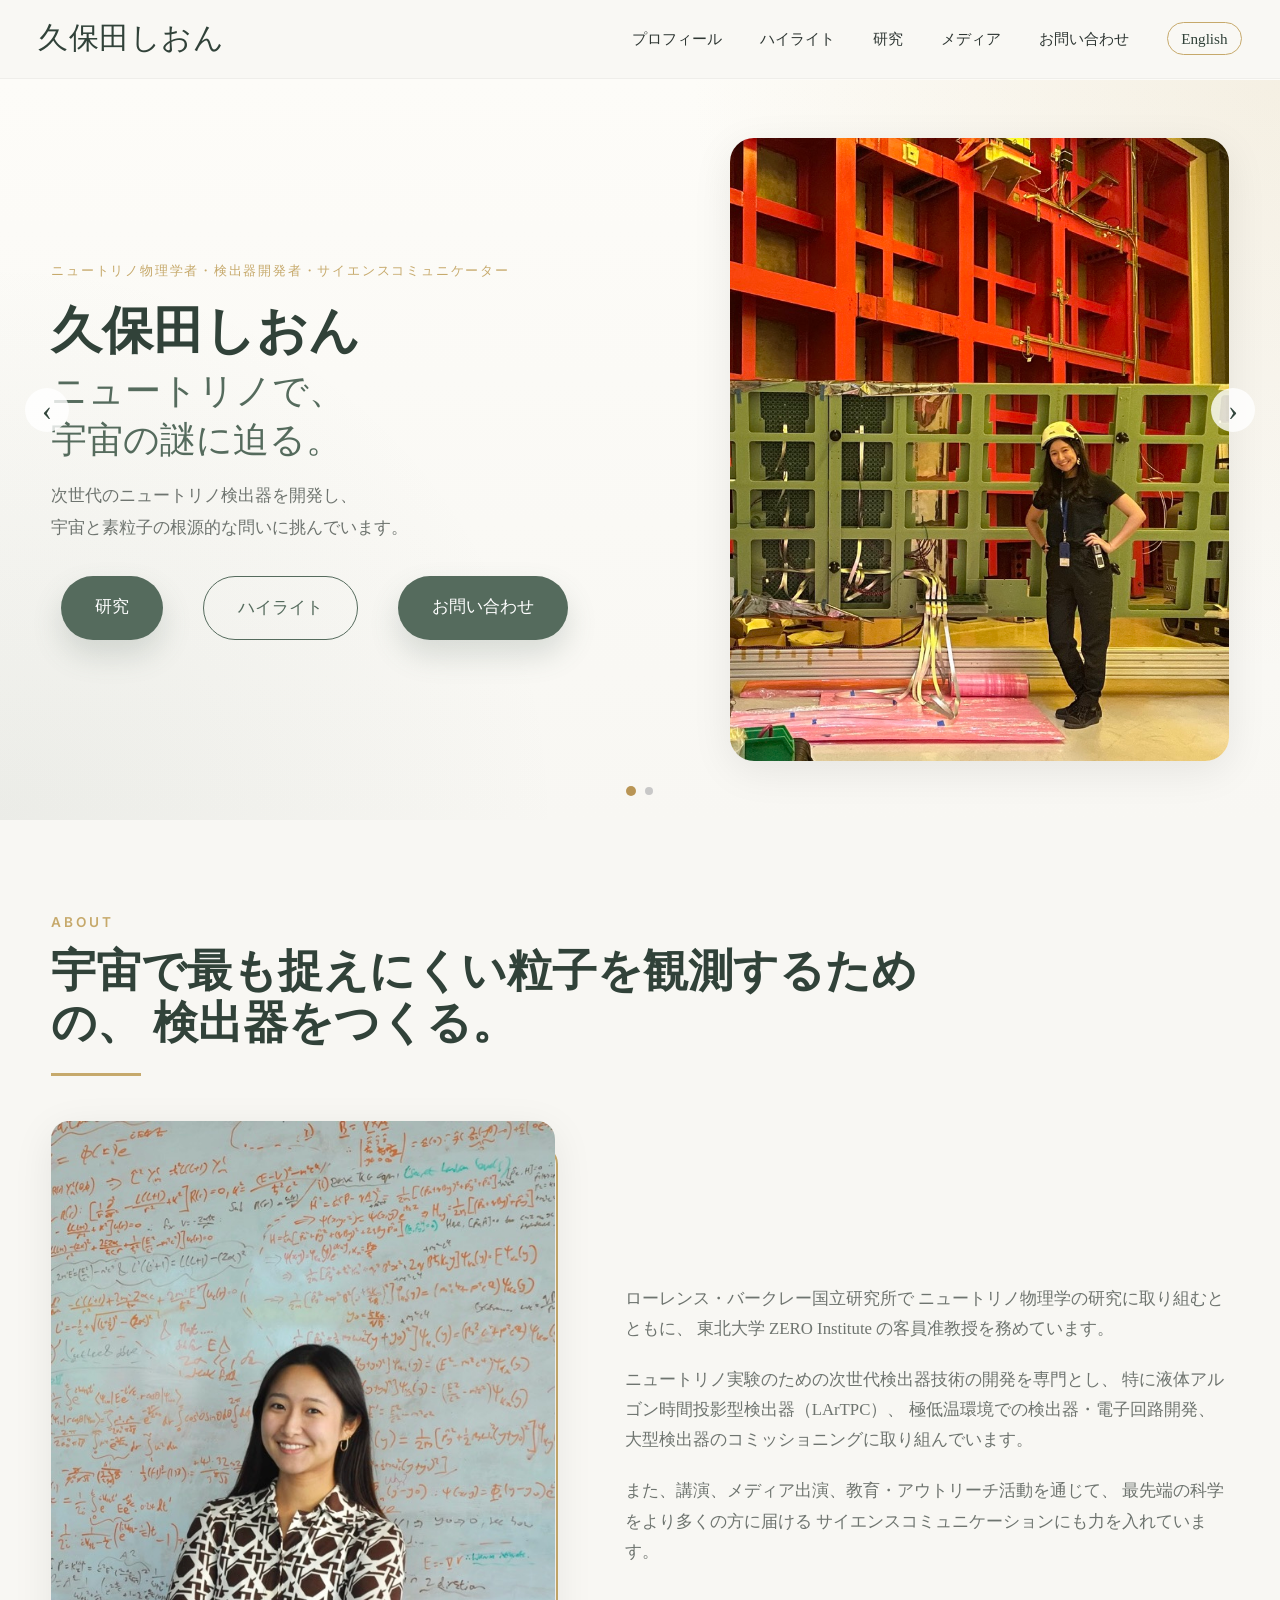
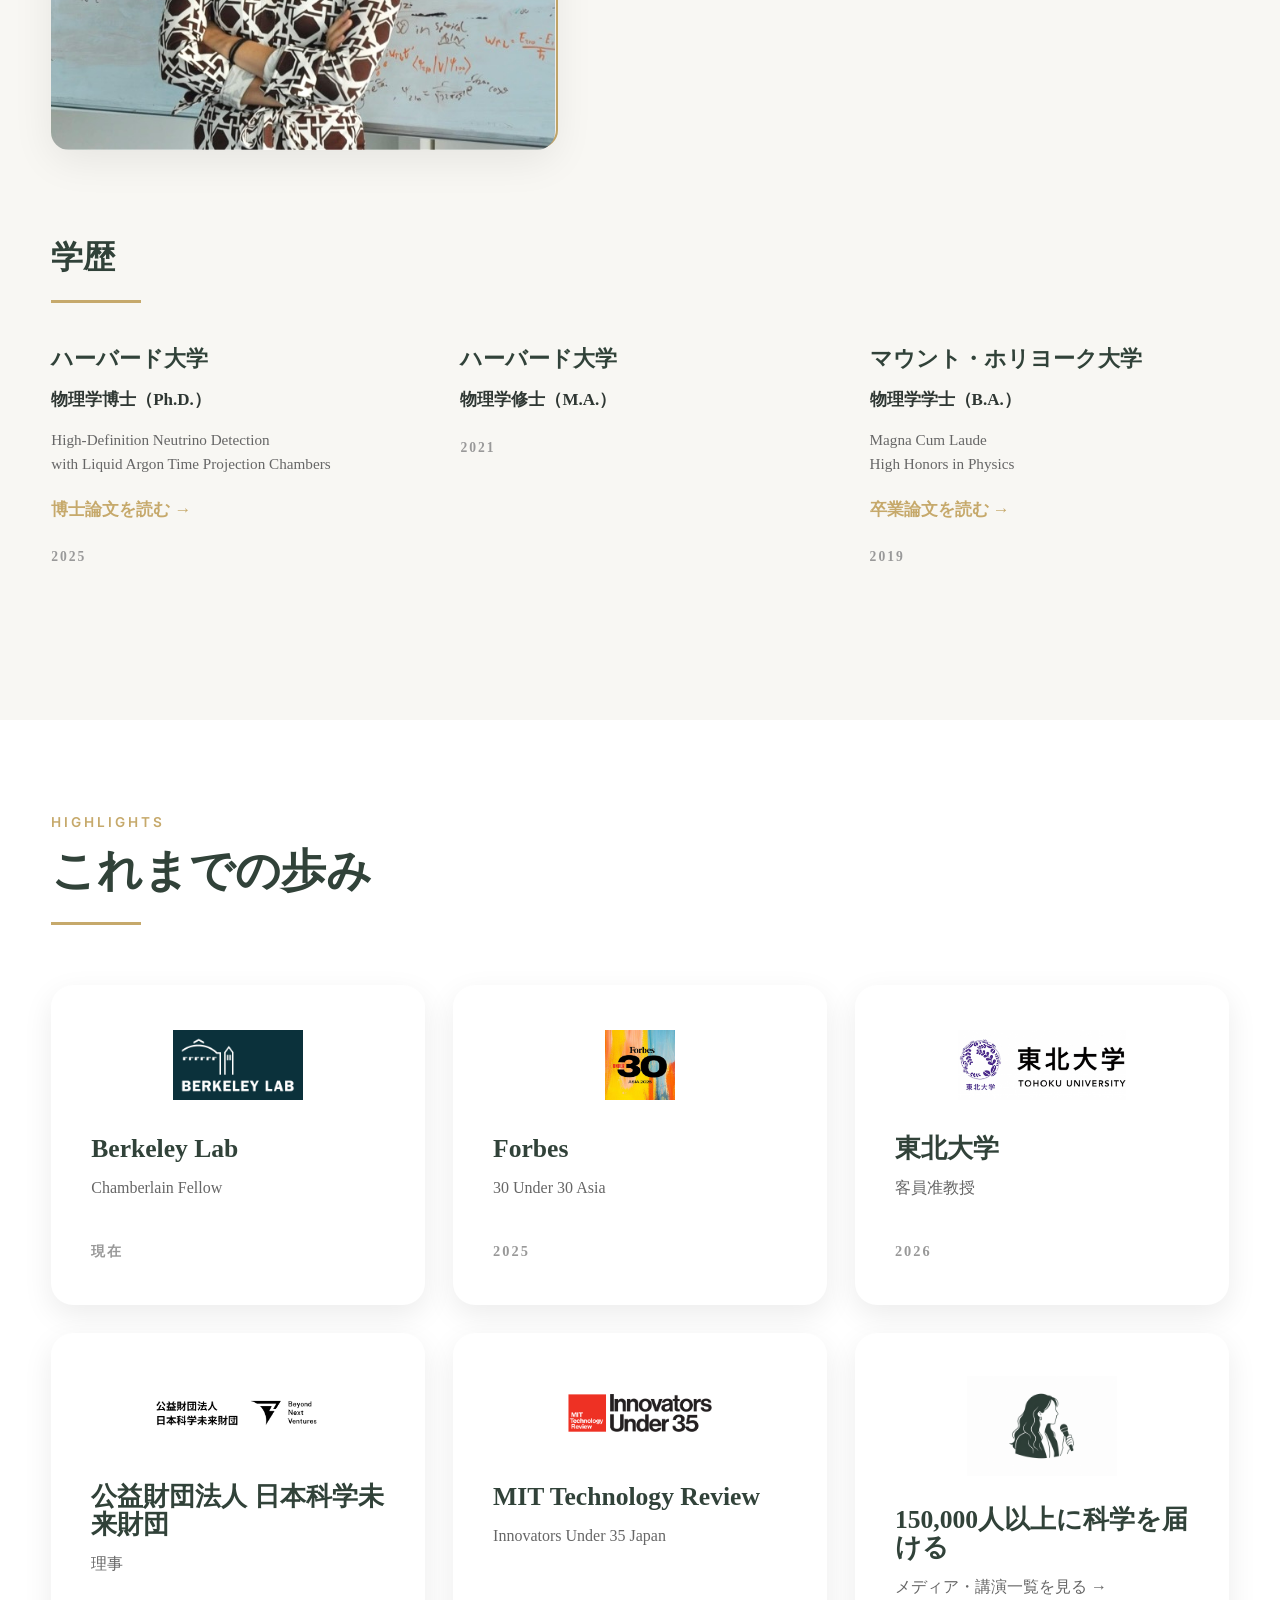
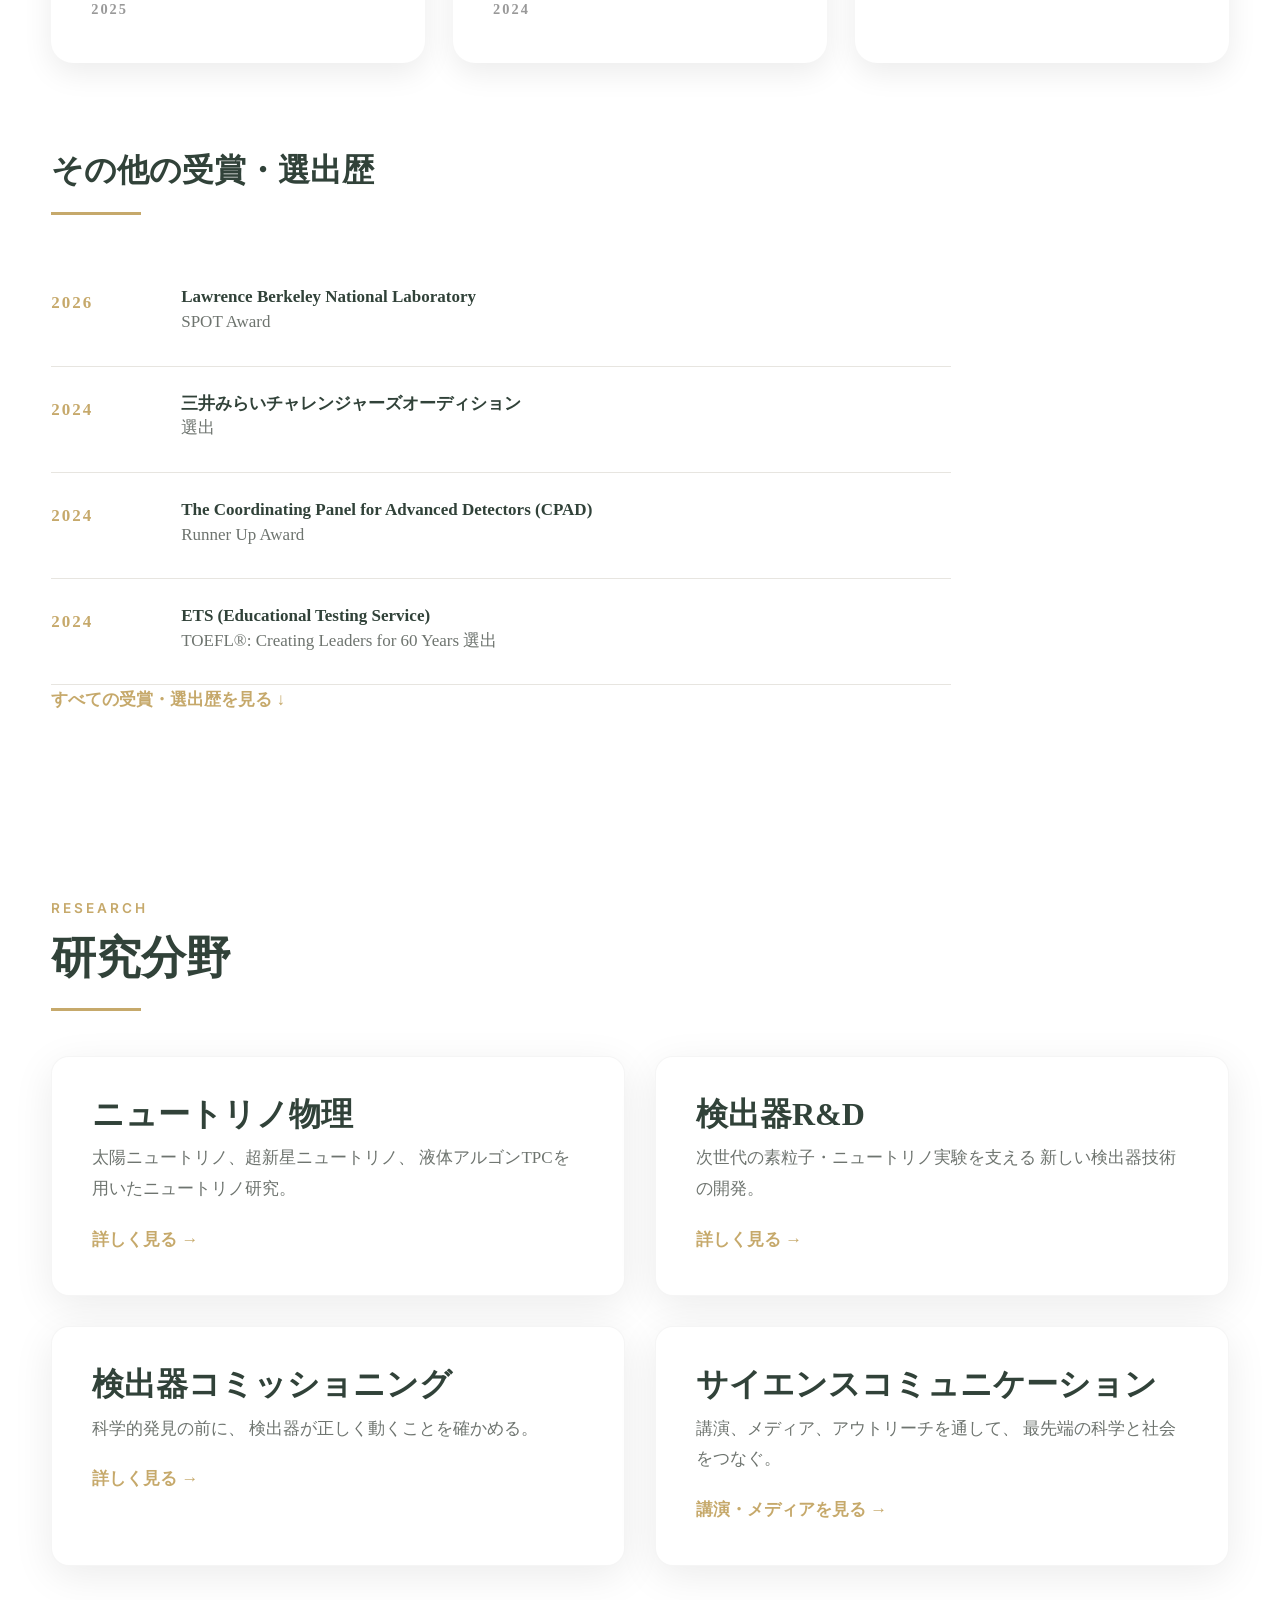
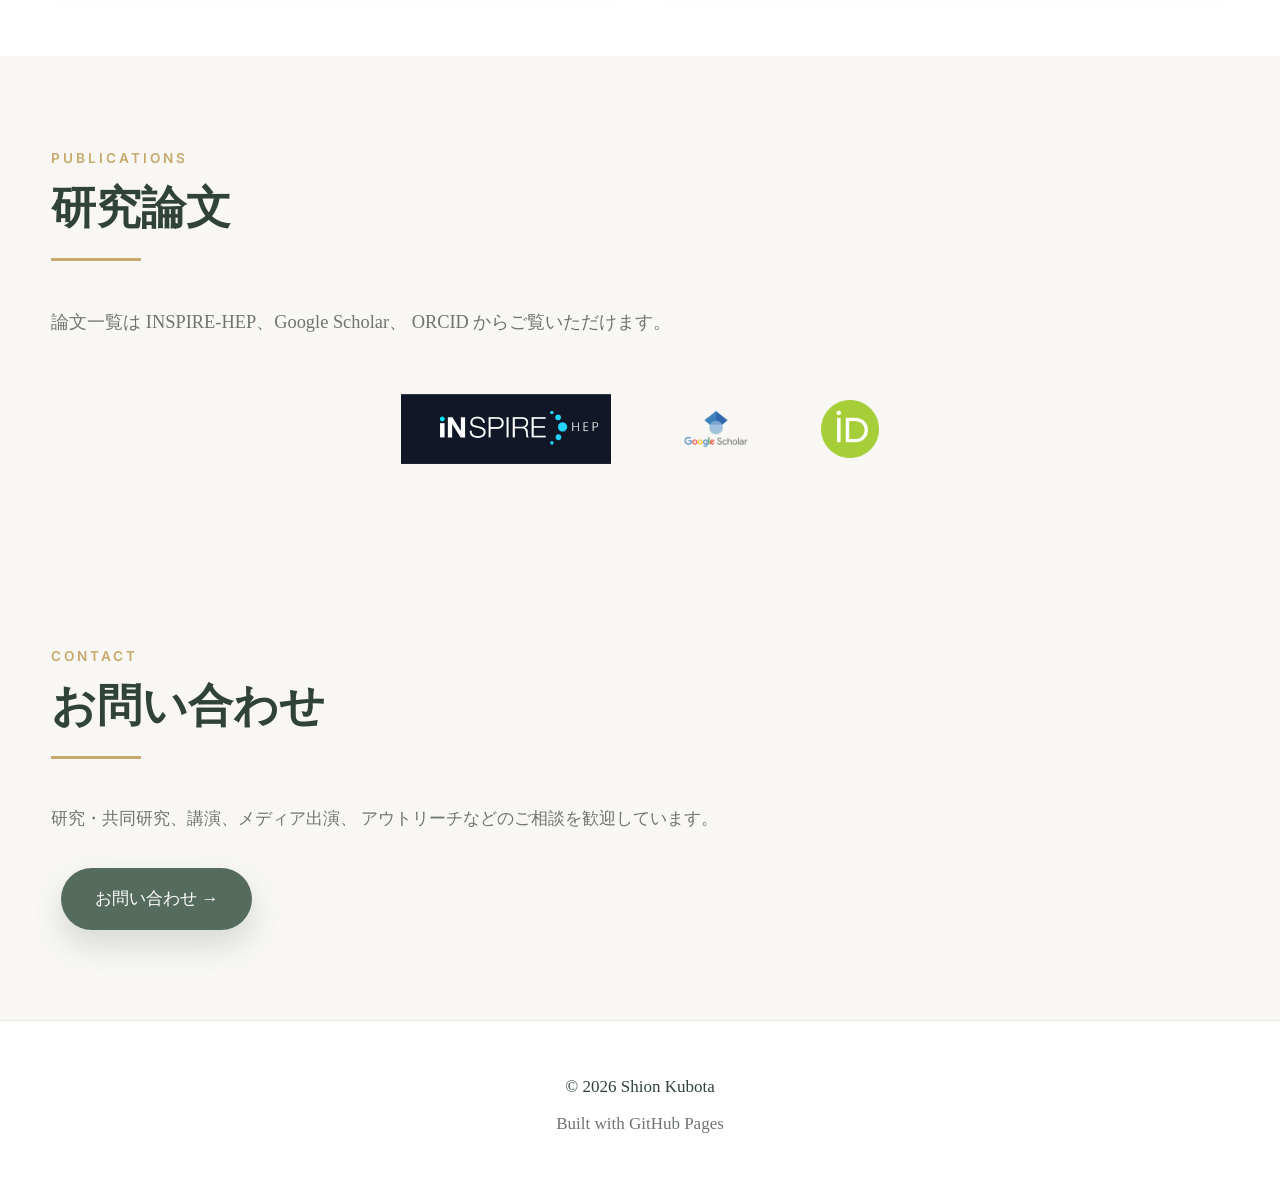
==== commit 503ec03b: "Update index.html" ====
--- a/jp/index.html
+++ b/jp/index.html
@@ -99,7 +99,8 @@
                         宇宙の謎に迫る。</h2>
 
                     <p class="hero-description">
-                        次世代のニュートリノ検出器を開発し、宇宙と素粒子の根源的な問いに挑んでいます。
+                        次世代のニュートリノ検出器を開発し、<br>
+                        宇宙と素粒子の根源的な問いに挑んでいます。
                     </p>
 
                     <div class="hero-buttons">
@@ -254,12 +255,12 @@
 
                     <h1>久保田しおん</h1>
 
-                    <h2>見えない宇宙を、観測する。</h2>
+                    <h2>ニュートリノで、<br>
+                        宇宙の謎に迫る。</h2>
 
                     <p class="hero-description">
-                        ニュートリノ実験のための次世代検出器技術を、
-                        液体アルゴンTPC、検出器開発、
-                        コミッショニングを通して切り拓いています。
+                        次世代のニュートリノ検出器を開発し、<br>
+                        宇宙と素粒子の根源的な問いに挑んでいます。
                     </p>
 
                     <div class="hero-buttons">
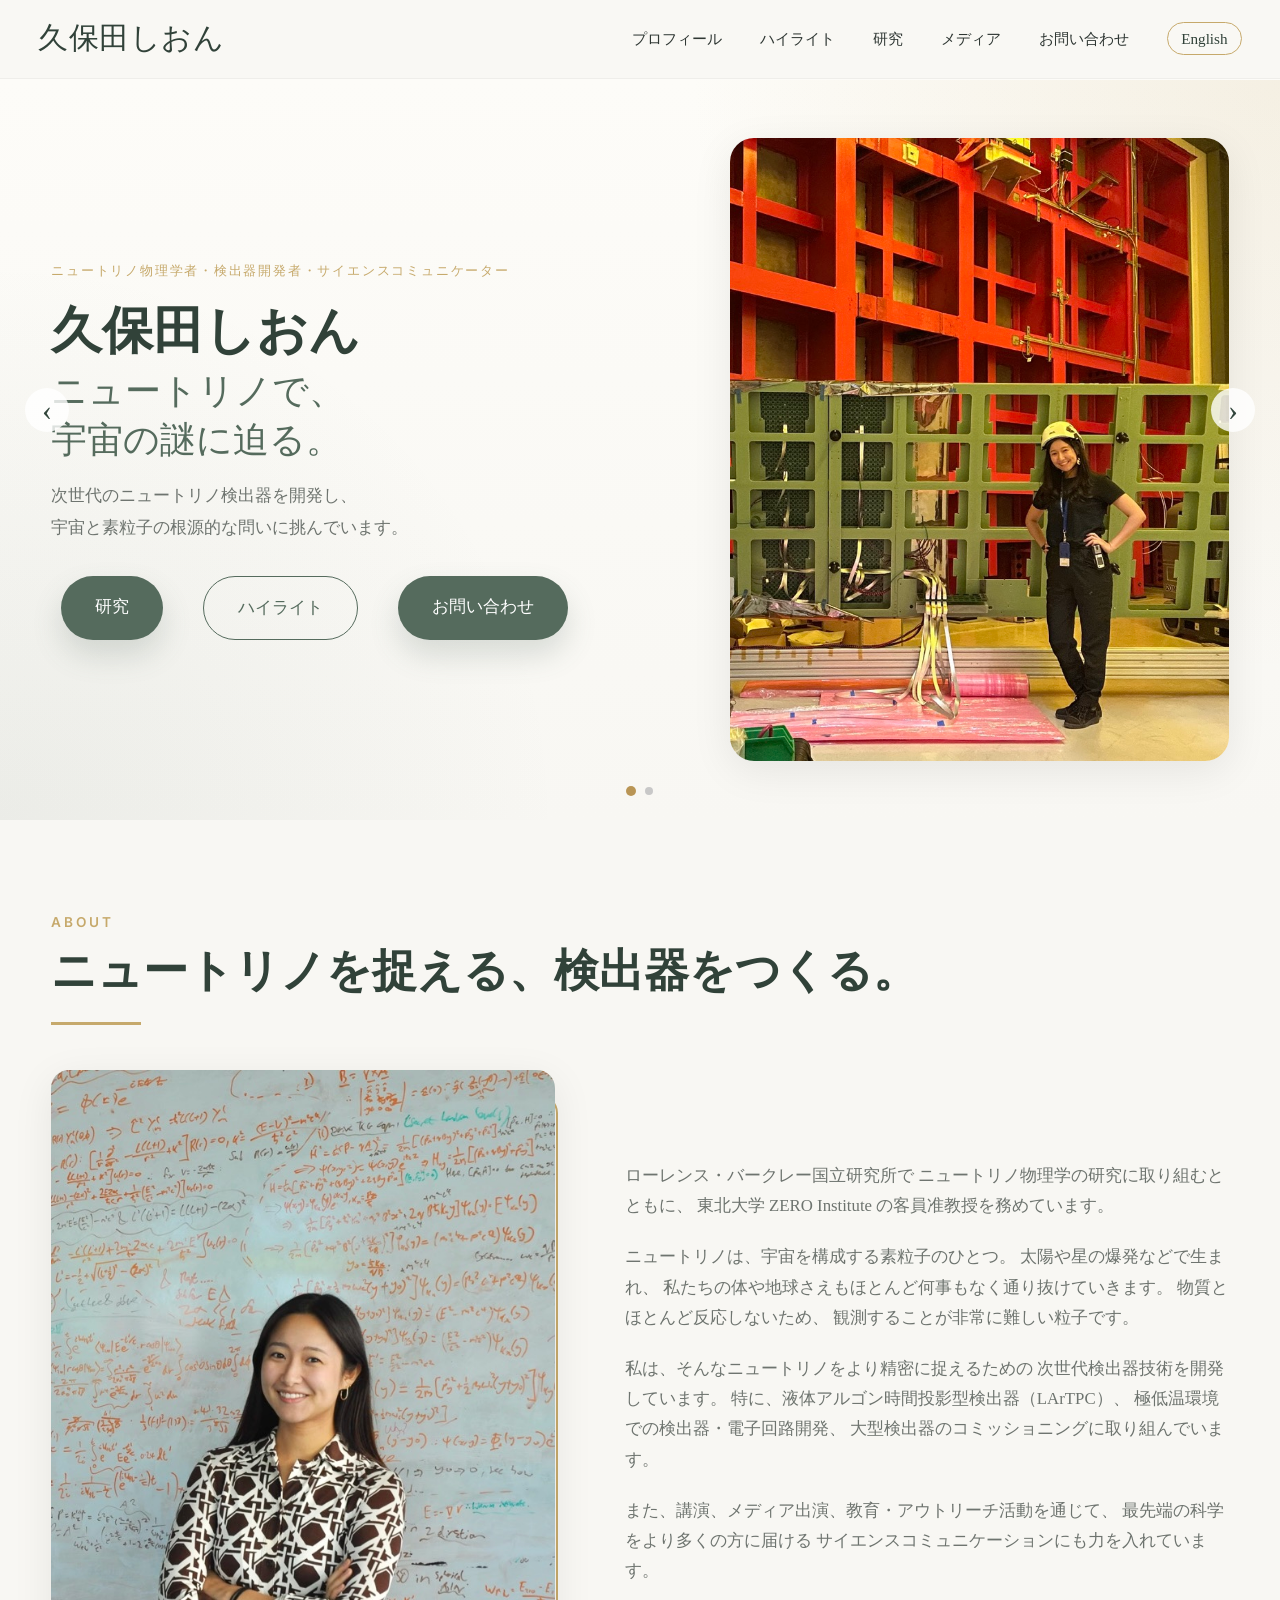
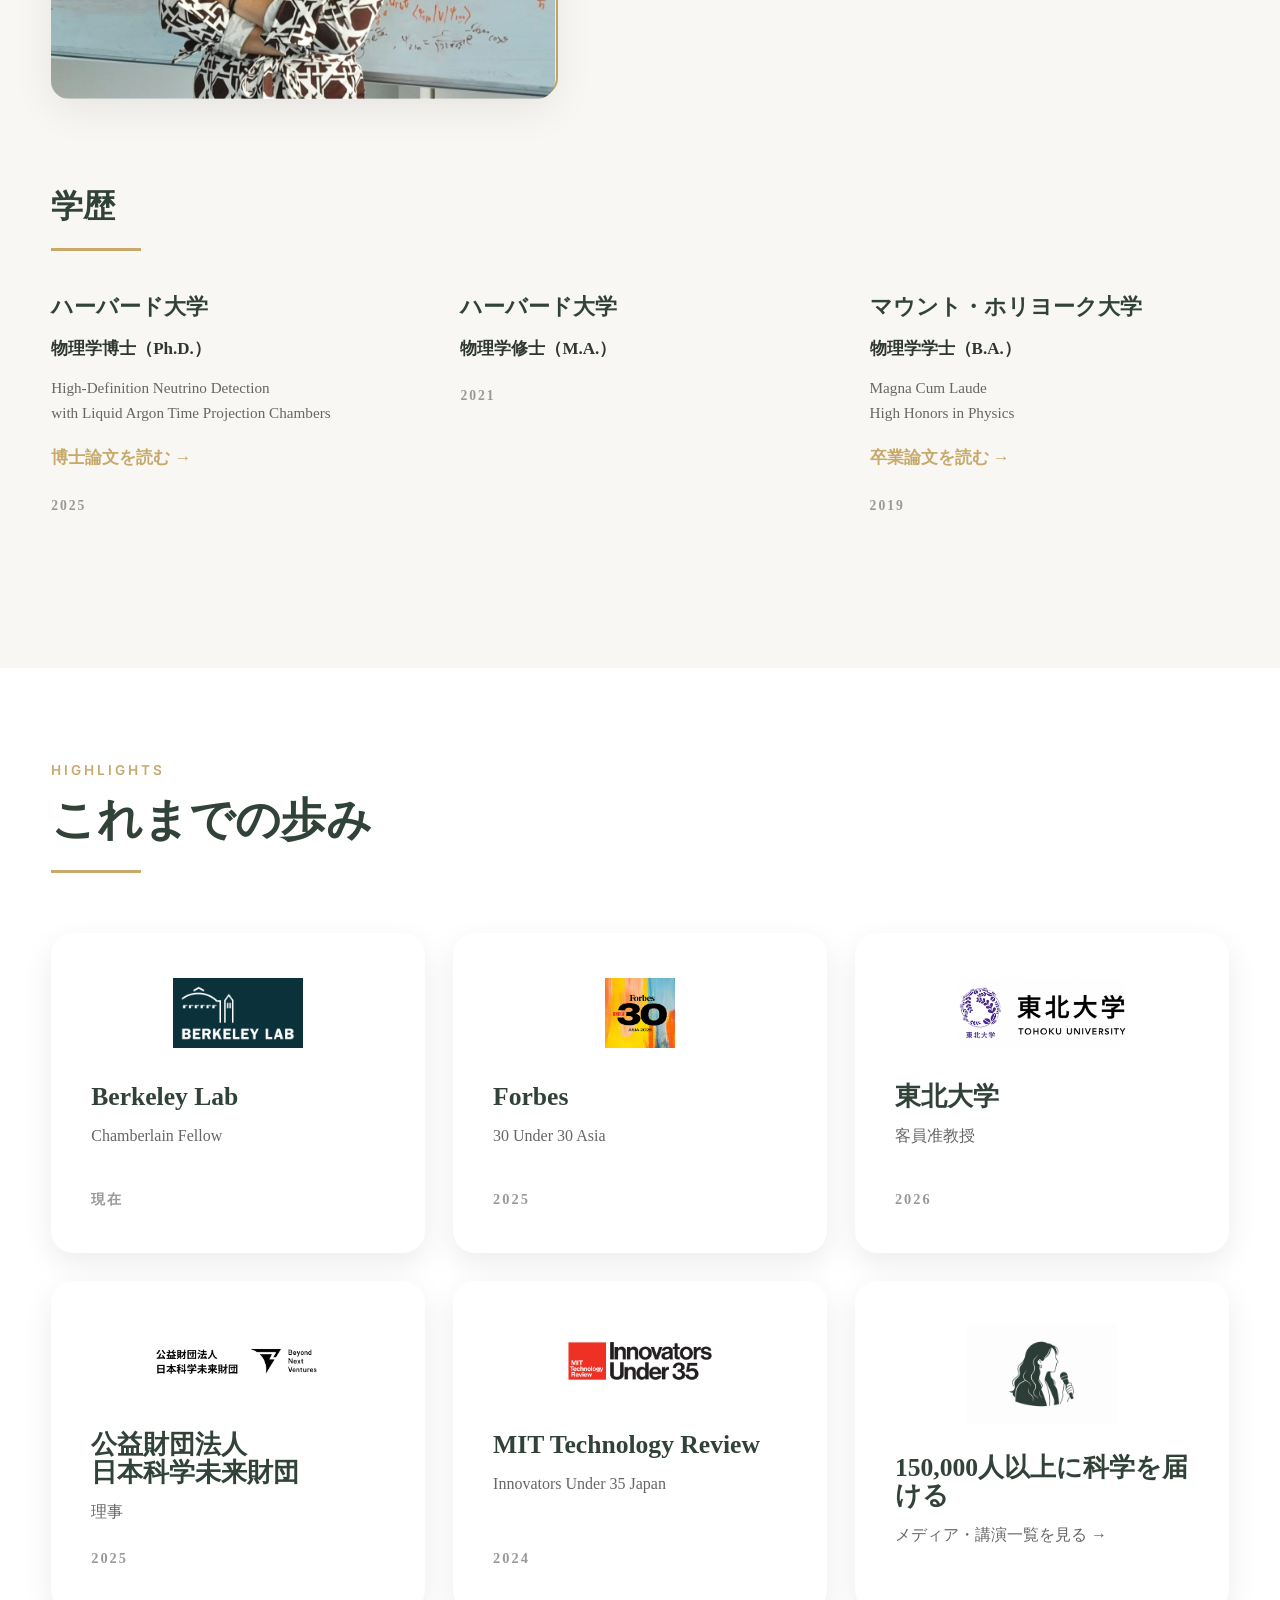
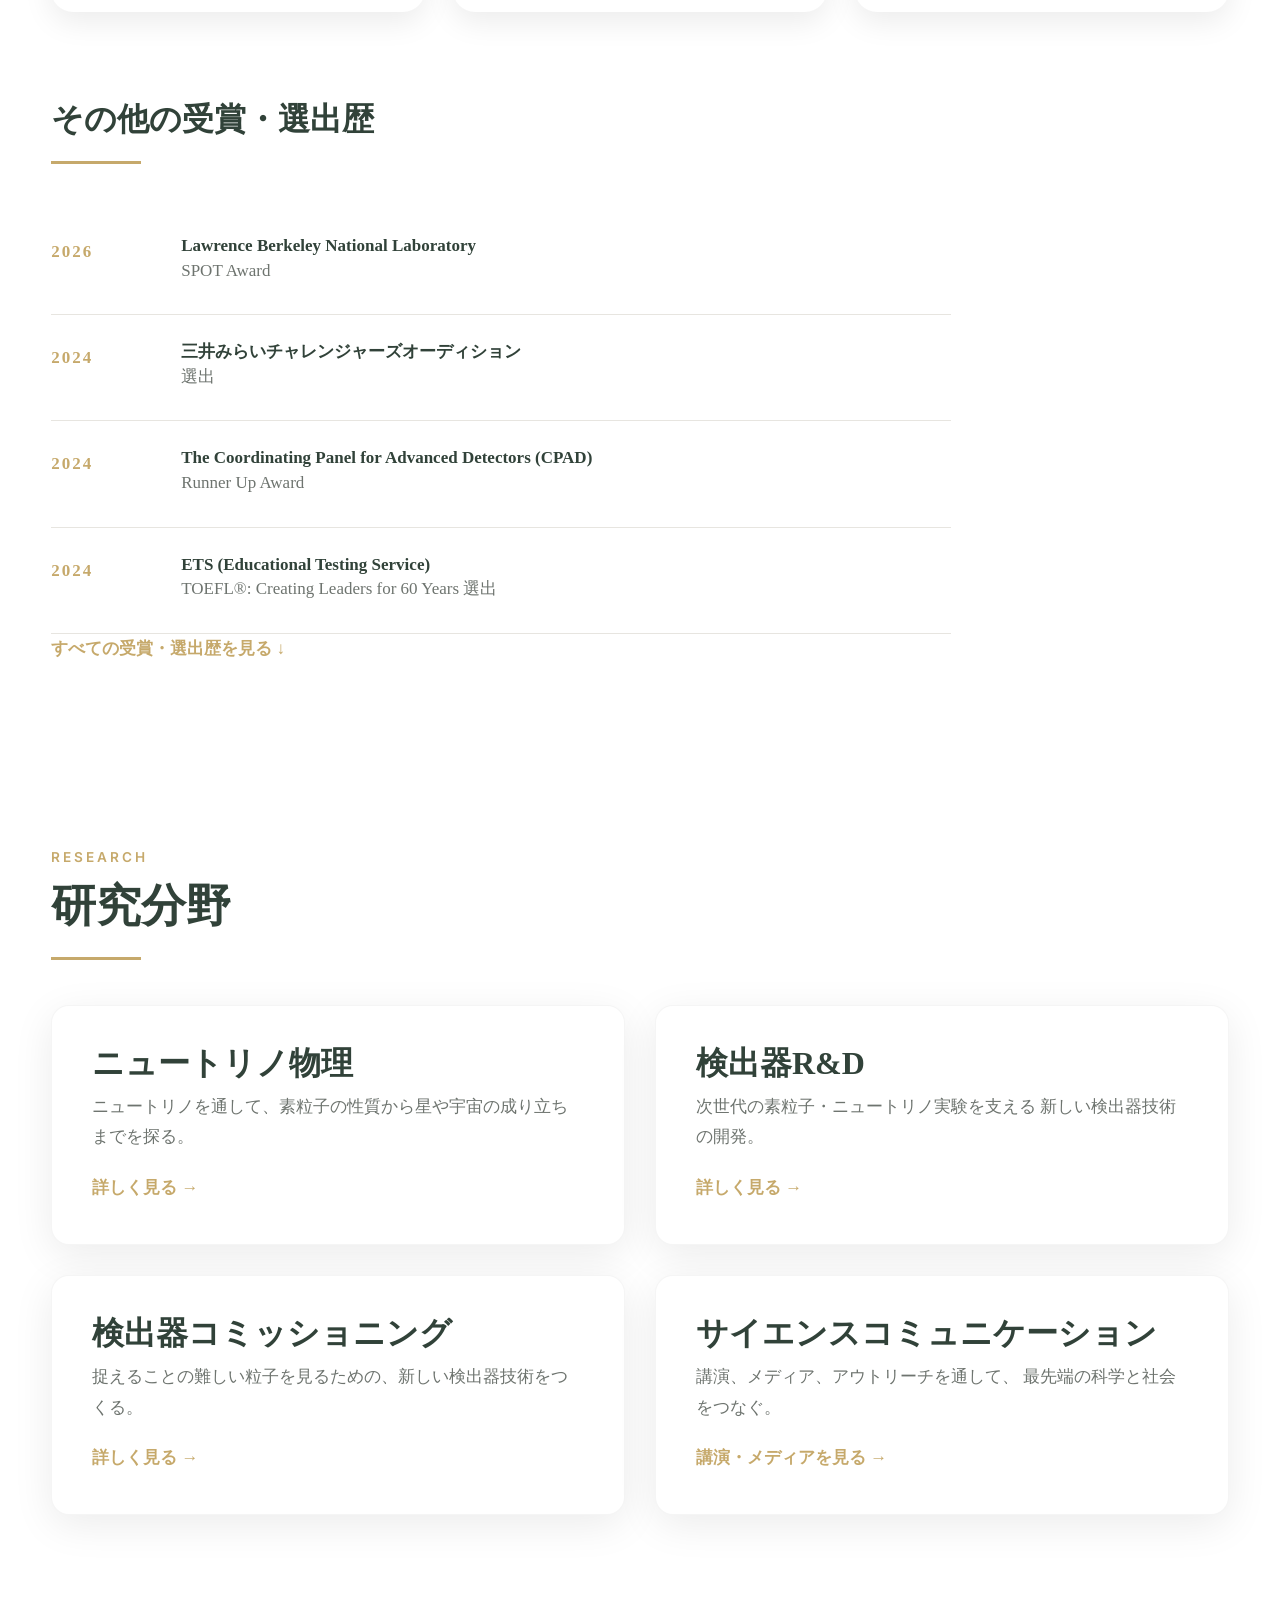
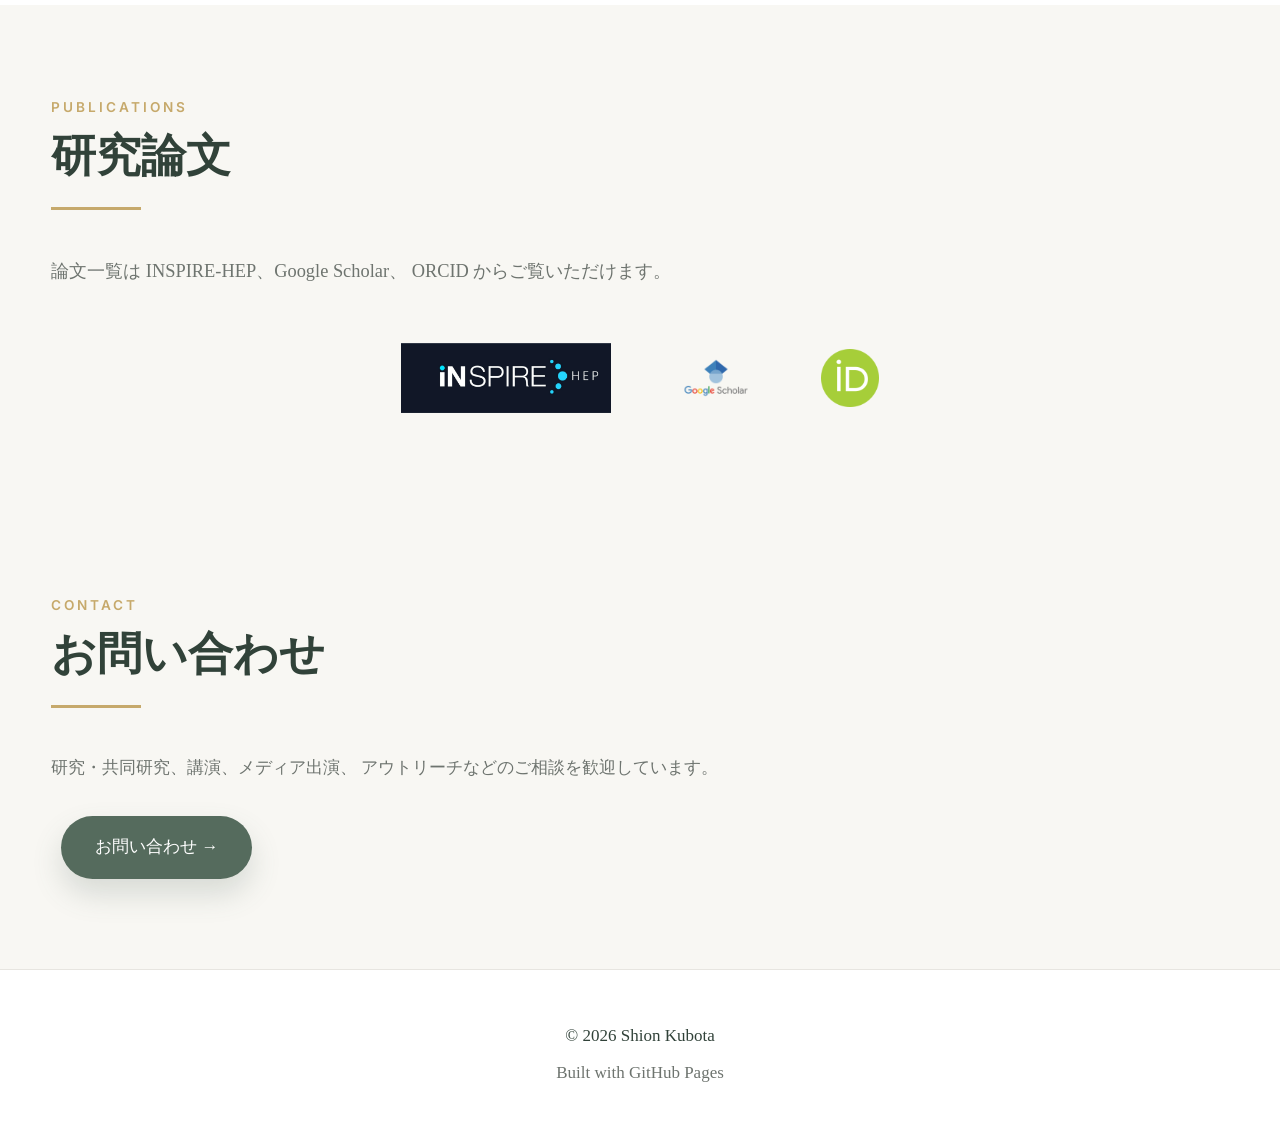
==== commit 5c52e30b: "Update index.html" ====
--- a/jp/index.html
+++ b/jp/index.html
@@ -335,8 +335,7 @@
             <p>ABOUT</p>
 
             <h2>
-                宇宙で最も捉えにくい粒子を観測するための、
-                検出器をつくる。
+                ニュートリノを捉える、検出器をつくる。
             </h2>
 
         </div>
@@ -359,14 +358,23 @@
                     ニュートリノ物理学の研究に取り組むとともに、
                     東北大学 ZERO Institute の客員准教授を務めています。
                 </p>
-
+                
                 <p>
-                    ニュートリノ実験のための次世代検出器技術の開発を専門とし、
-                    特に液体アルゴン時間投影型検出器（LArTPC）、
+                    ニュートリノは、宇宙を構成する素粒子のひとつ。
+                    太陽や星の爆発などで生まれ、
+                    私たちの体や地球さえもほとんど何事もなく通り抜けていきます。
+                    物質とほとんど反応しないため、
+                    観測することが非常に難しい粒子です。
+                </p>
+                
+                <p>
+                    私は、そんなニュートリノをより精密に捉えるための
+                    次世代検出器技術を開発しています。
+                    特に、液体アルゴン時間投影型検出器（LArTPC）、
                     極低温環境での検出器・電子回路開発、
                     大型検出器のコミッショニングに取り組んでいます。
                 </p>
-
+                
                 <p>
                     また、講演、メディア出演、教育・アウトリーチ活動を通じて、
                     最先端の科学をより多くの方に届ける
@@ -572,7 +580,8 @@
 
                 </div>
 
-                <h3>公益財団法人 日本科学未来財団</h3>
+                <h3>公益財団法人<br>
+                    日本科学未来財団</h3>
 
                 <p class="highlight-subtitle">
                     理事
@@ -756,7 +765,7 @@
                         </h4>
 
                         <p>
-                            奨学生
+                            学術部門・奨学生
                         </p>
 
                     </div>
@@ -799,6 +808,10 @@
                             Sigma Pi Sigma
                         </h4>
 
+                        <p>
+                            メンバーシップ
+                        </p>
+
                     </div>
 
                 </div>
@@ -818,7 +831,7 @@
                         </h4>
 
                         <p>
-                            奨学生
+                            第一期財団生
                         </p>
 
                     </div>
@@ -858,7 +871,29 @@
                     <div class="recognition-content">
 
                         <h4>
-                            公益財団法人 江副記念リクルート財団
+                            公益財団法人 江副記念財団
+                        </h4>
+
+                        <p>
+                            学術部門・奨学生
+                        </p>
+
+                    </div>
+
+                </div>
+
+
+
+                <div class="recognition-item">
+
+                    <div class="recognition-year">
+                        2015
+                    </div>
+
+                    <div class="recognition-content">
+
+                        <h4>
+                            Grew Bancroft Foundation
                         </h4>
 
                         <p>
@@ -870,28 +905,6 @@
                 </div>
 
 
-
-                <div class="recognition-item">
-
-                    <div class="recognition-year">
-                        2015
-                    </div>
-
-                    <div class="recognition-content">
-
-                        <h4>
-                            Grew Bancroft Foundation
-                        </h4>
-
-                        <p>
-                            奨学生
-                        </p>
-
-                    </div>
-
-                </div>
-
-
                 <button class="recognition-close">
                     受賞・選出歴を閉じる ↑
                 </button>
@@ -934,8 +947,7 @@
                 </h3>
 
                 <p>
-                    太陽ニュートリノ、超新星ニュートリノ、
-                    液体アルゴンTPCを用いたニュートリノ研究。
+                    ニュートリノを通して、素粒子の性質から星や宇宙の成り立ちまでを探る。
                 </p>
 
                 <span class="explore-link">
@@ -974,8 +986,7 @@
                 </h3>
 
                 <p>
-                    科学的発見の前に、
-                    検出器が正しく動くことを確かめる。
+                    捉えることの難しい粒子を見るための、新しい検出器技術をつくる。
                 </p>
 
                 <span class="explore-link">
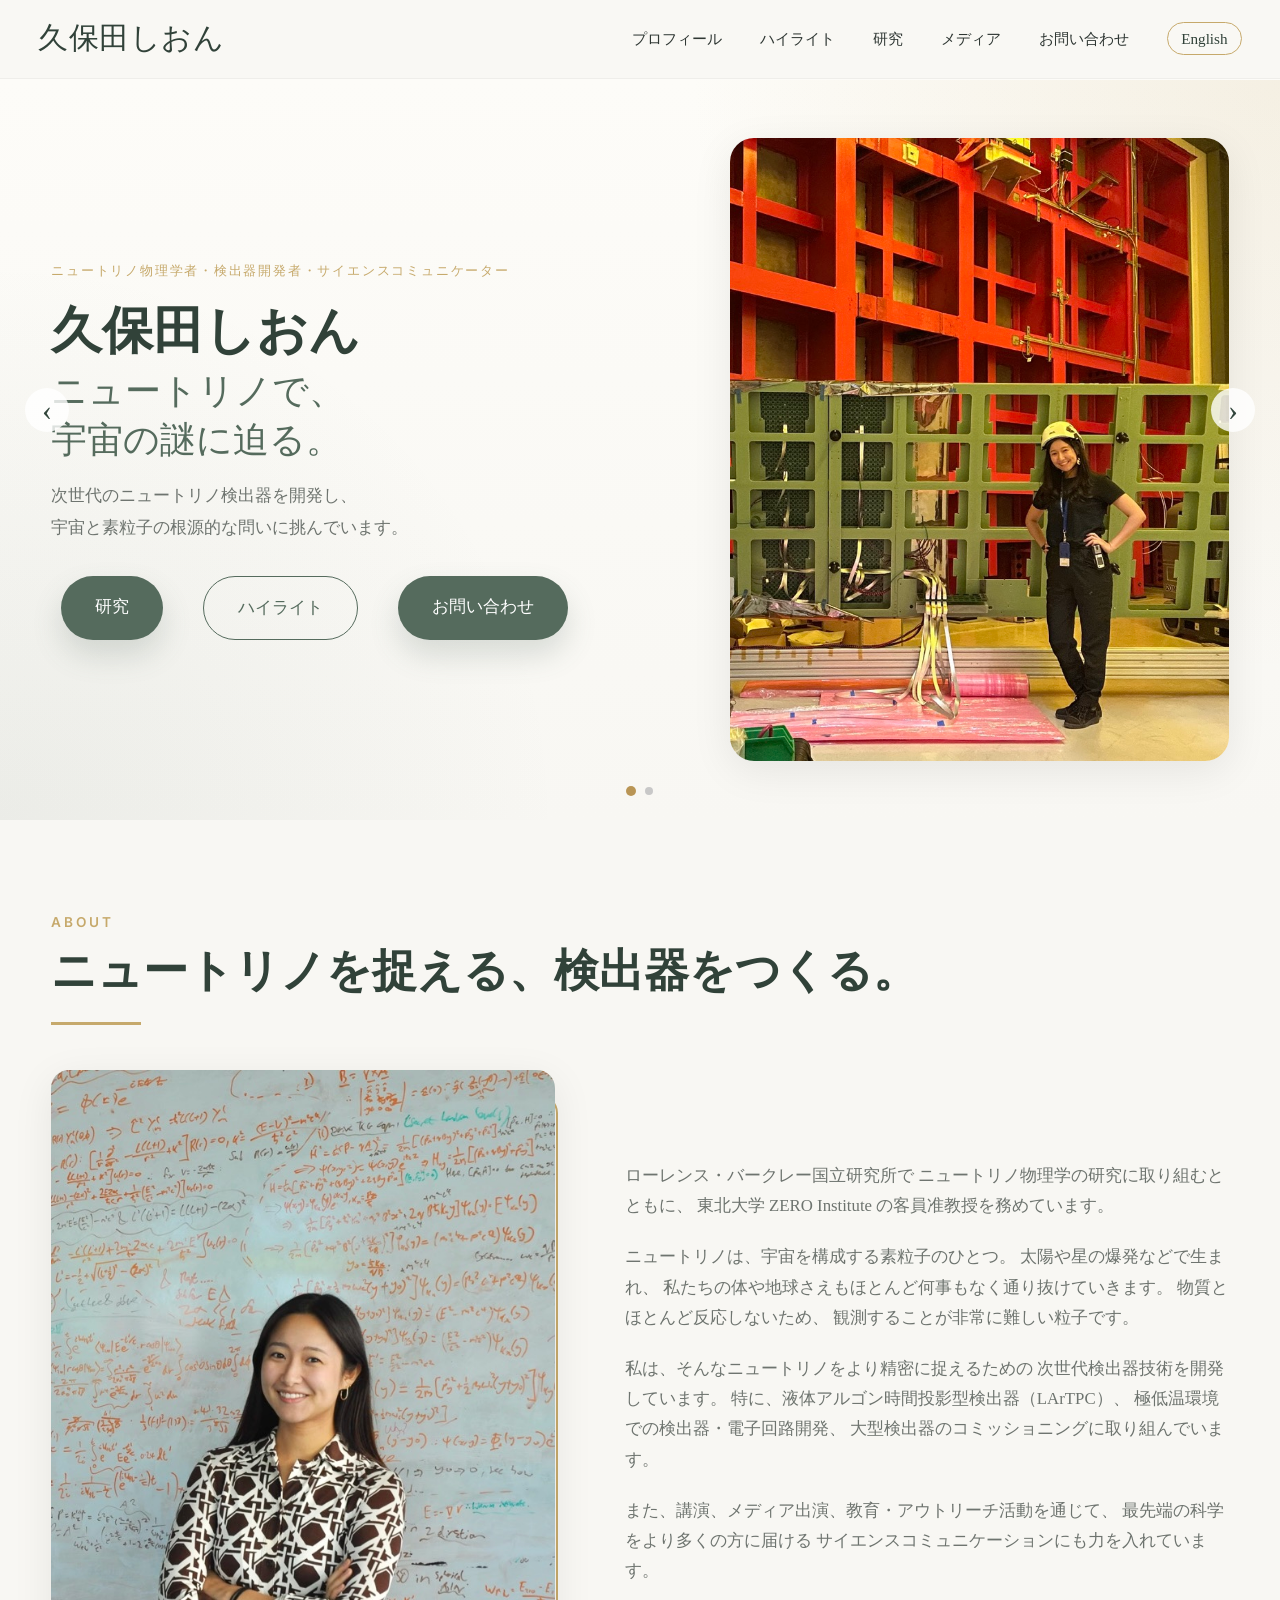
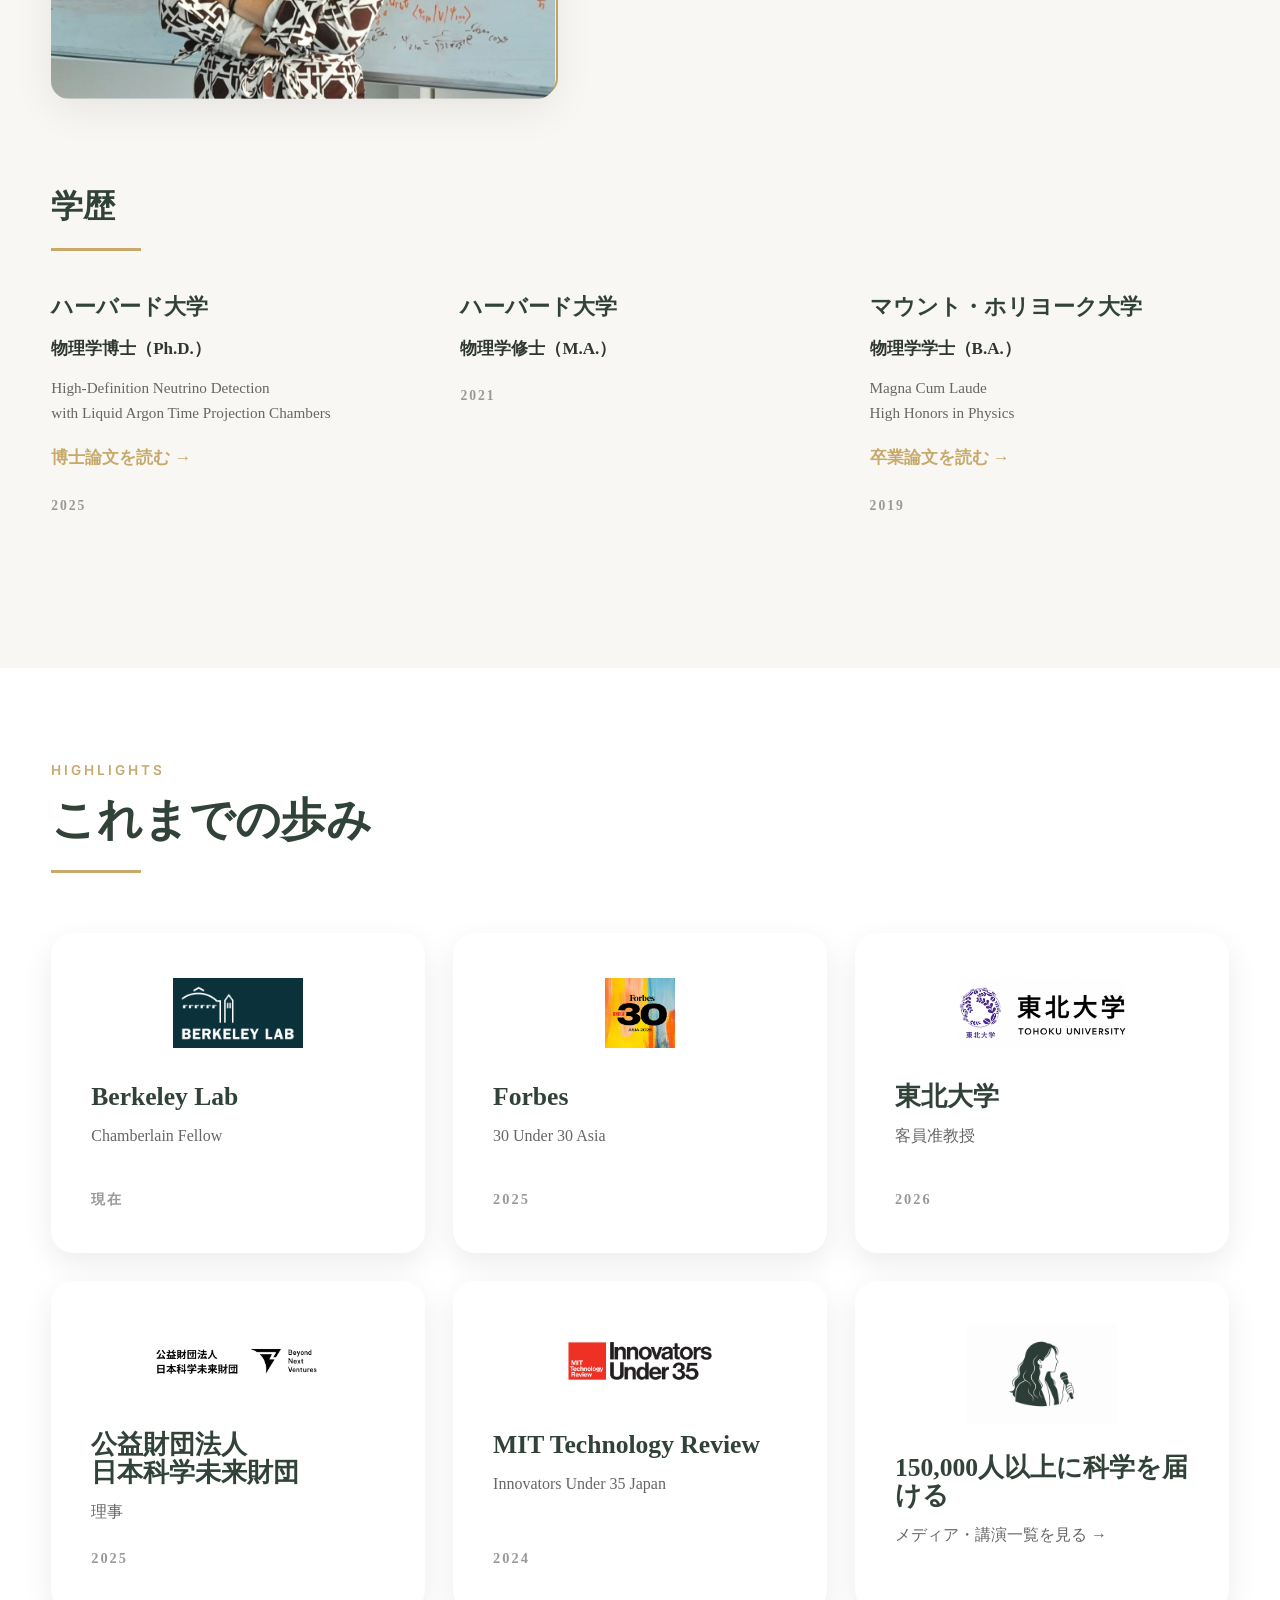
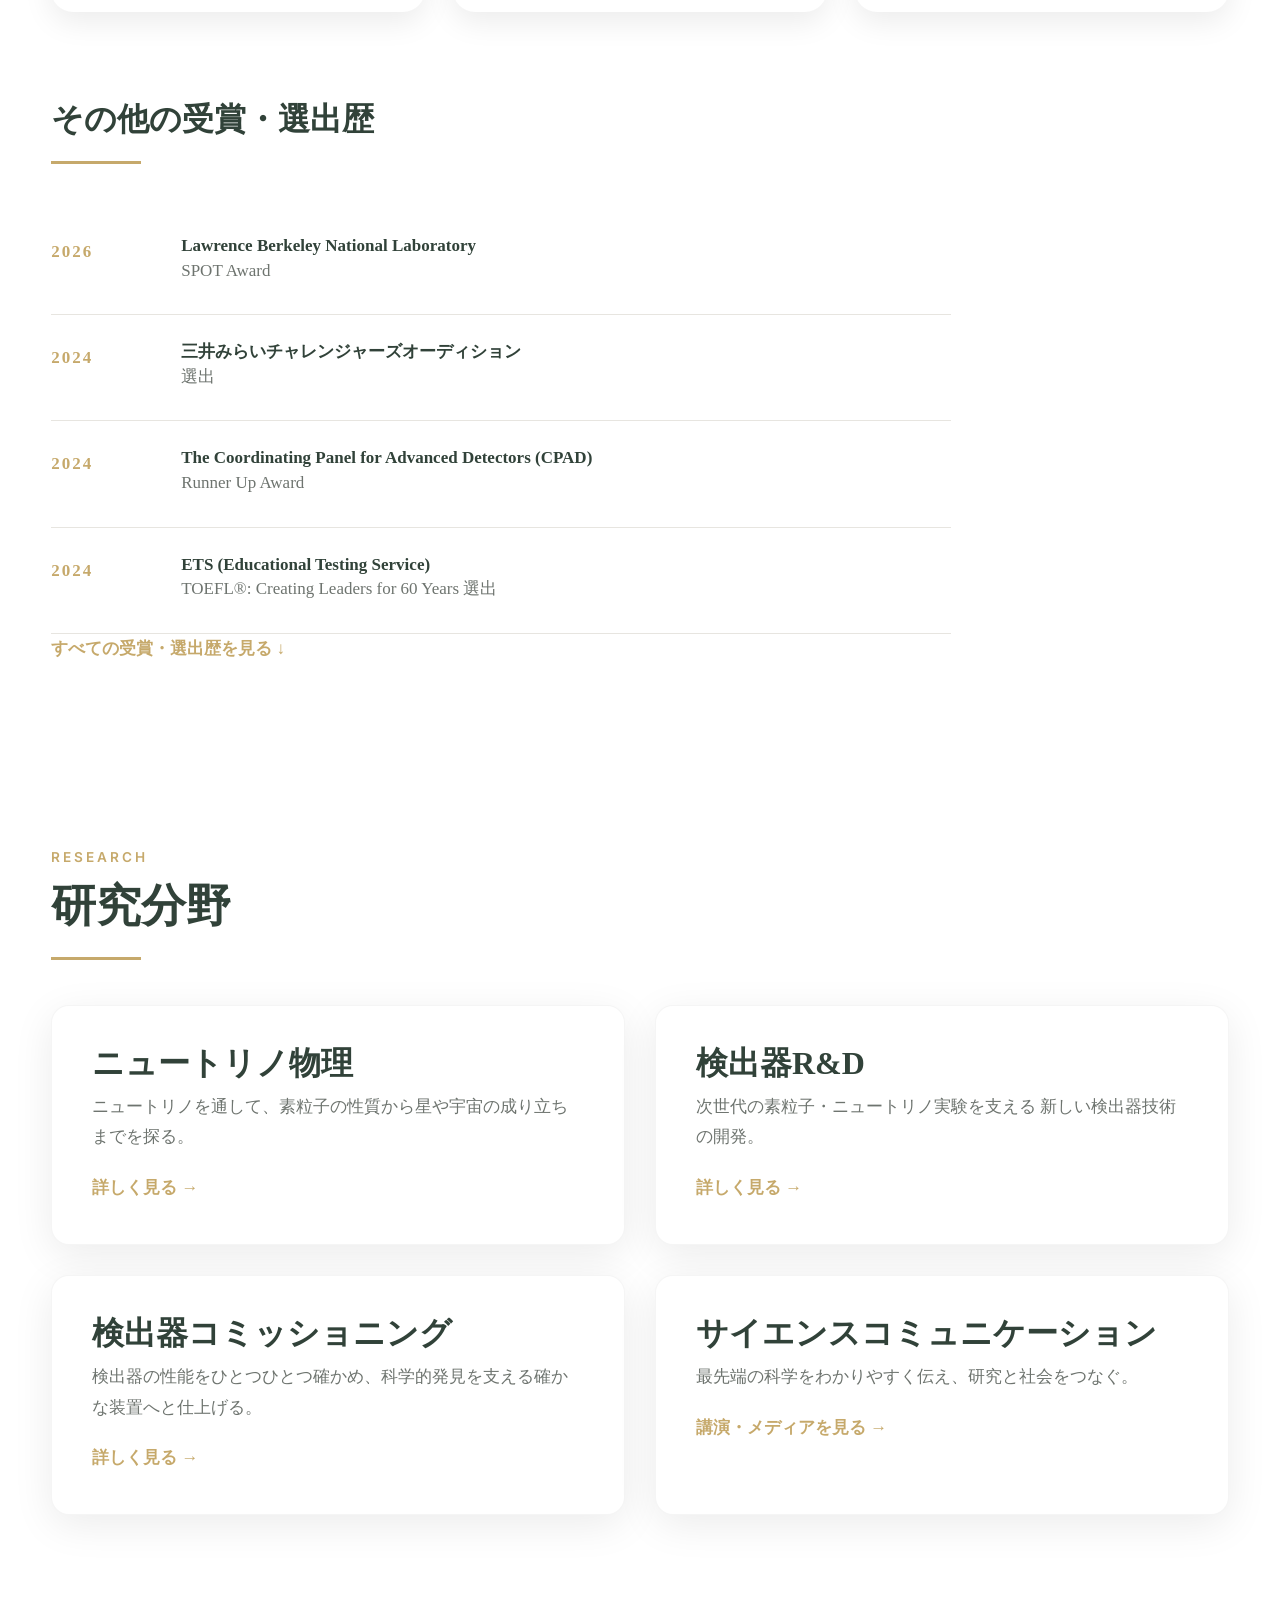
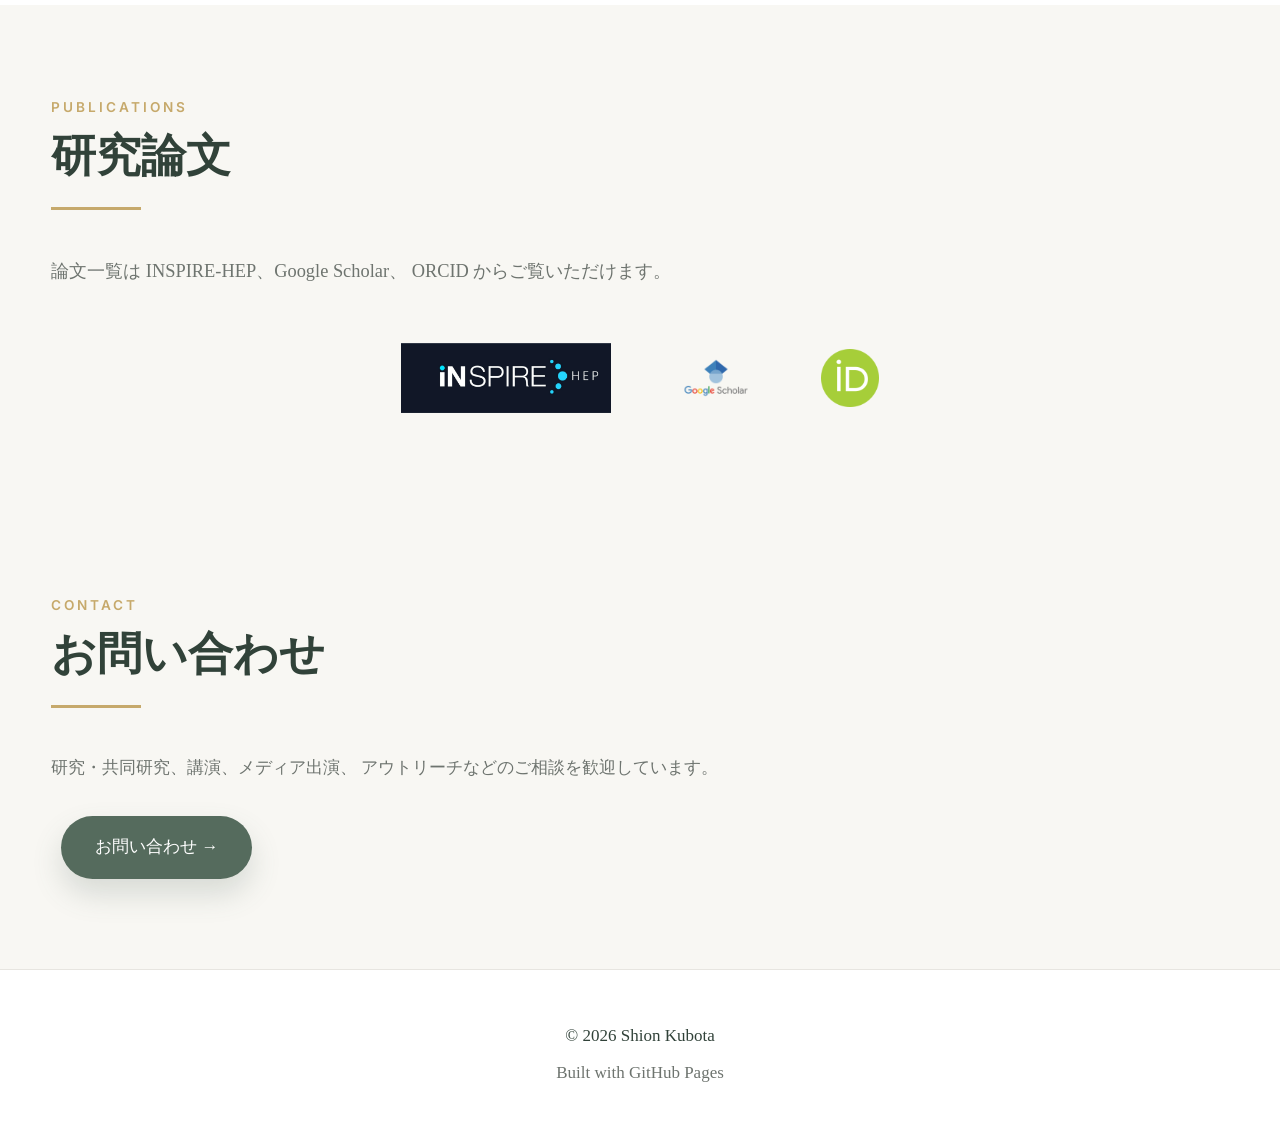
==== commit 3713a468: "Update index.html" ====
--- a/jp/index.html
+++ b/jp/index.html
@@ -986,7 +986,7 @@
                 </h3>
 
                 <p>
-                    捉えることの難しい粒子を見るための、新しい検出器技術をつくる。
+                    検出器の性能をひとつひとつ確かめ、科学的発見を支える確かな装置へと仕上げる。
                 </p>
 
                 <span class="explore-link">
@@ -1005,8 +1005,7 @@
                 </h3>
 
                 <p>
-                    講演、メディア、アウトリーチを通して、
-                    最先端の科学と社会をつなぐ。
+                    最先端の科学をわかりやすく伝え、研究と社会をつなぐ。
                 </p>
 
                 <span class="explore-link">
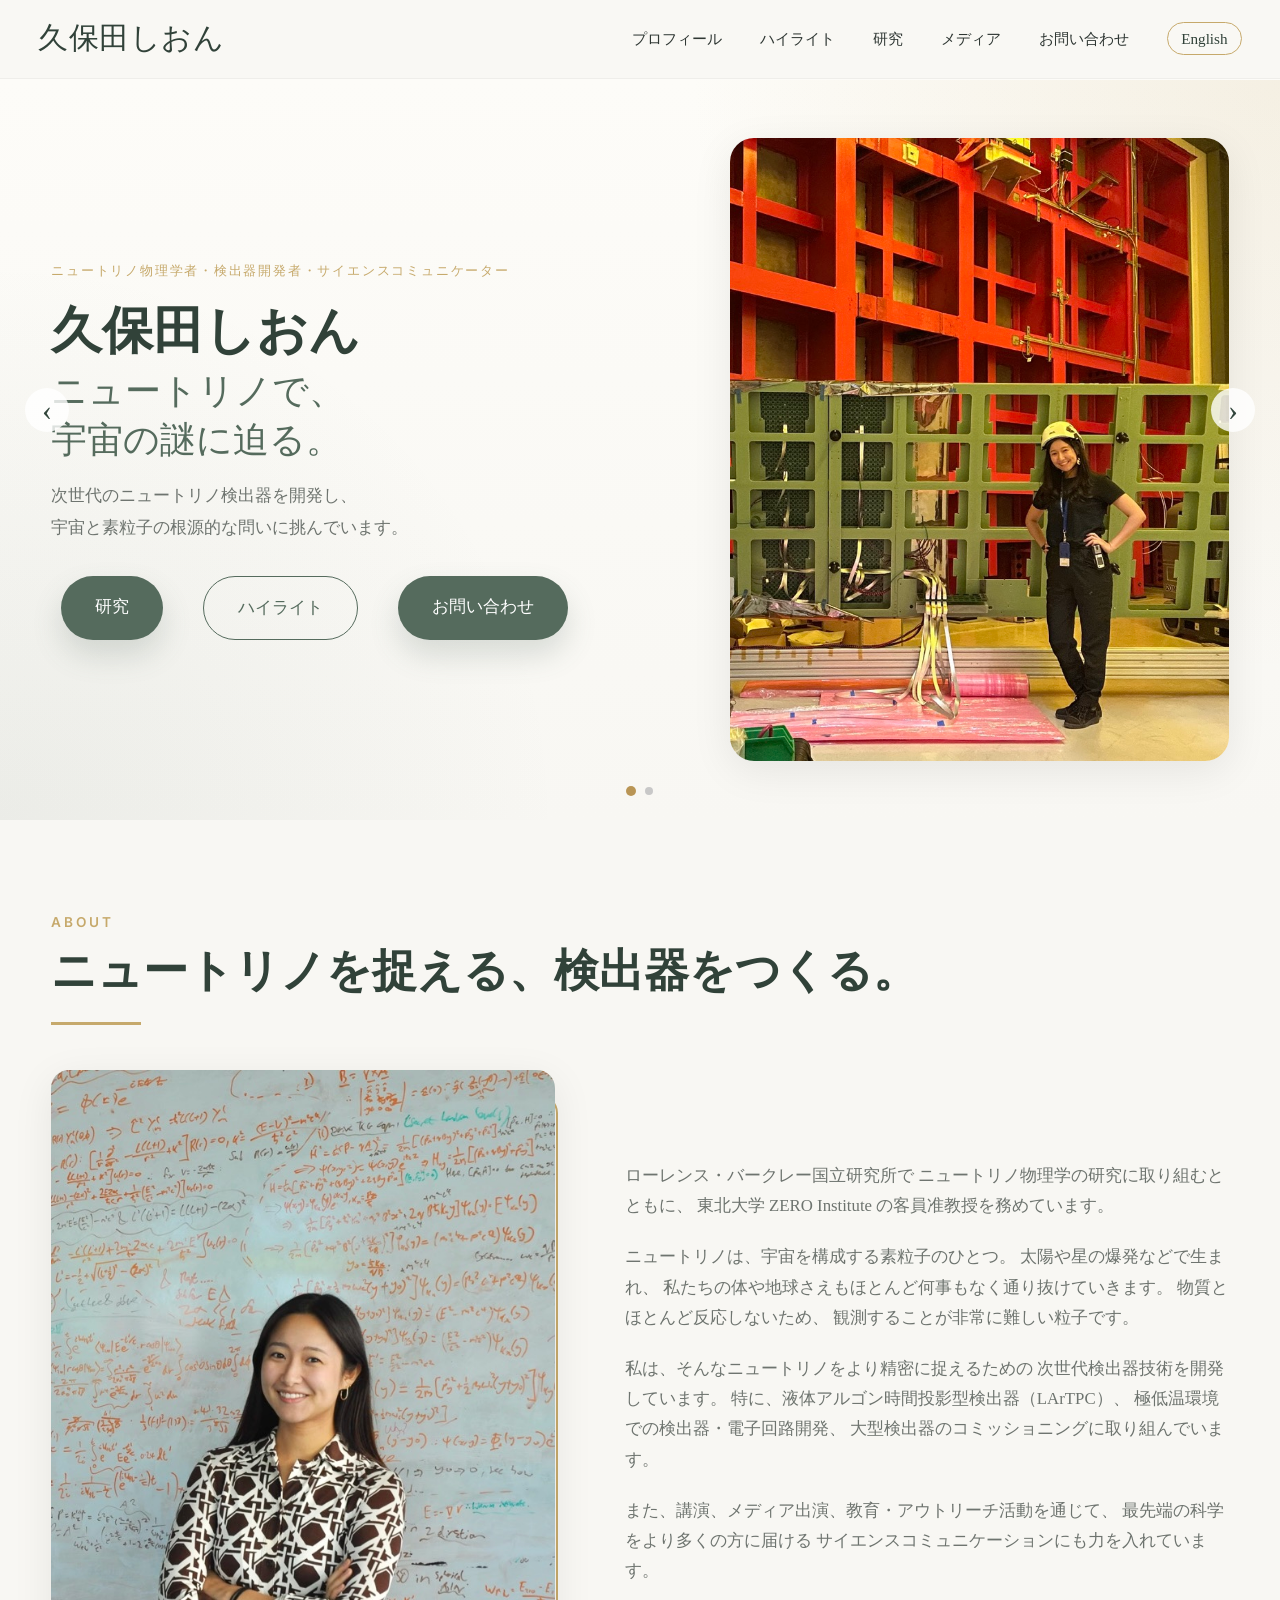
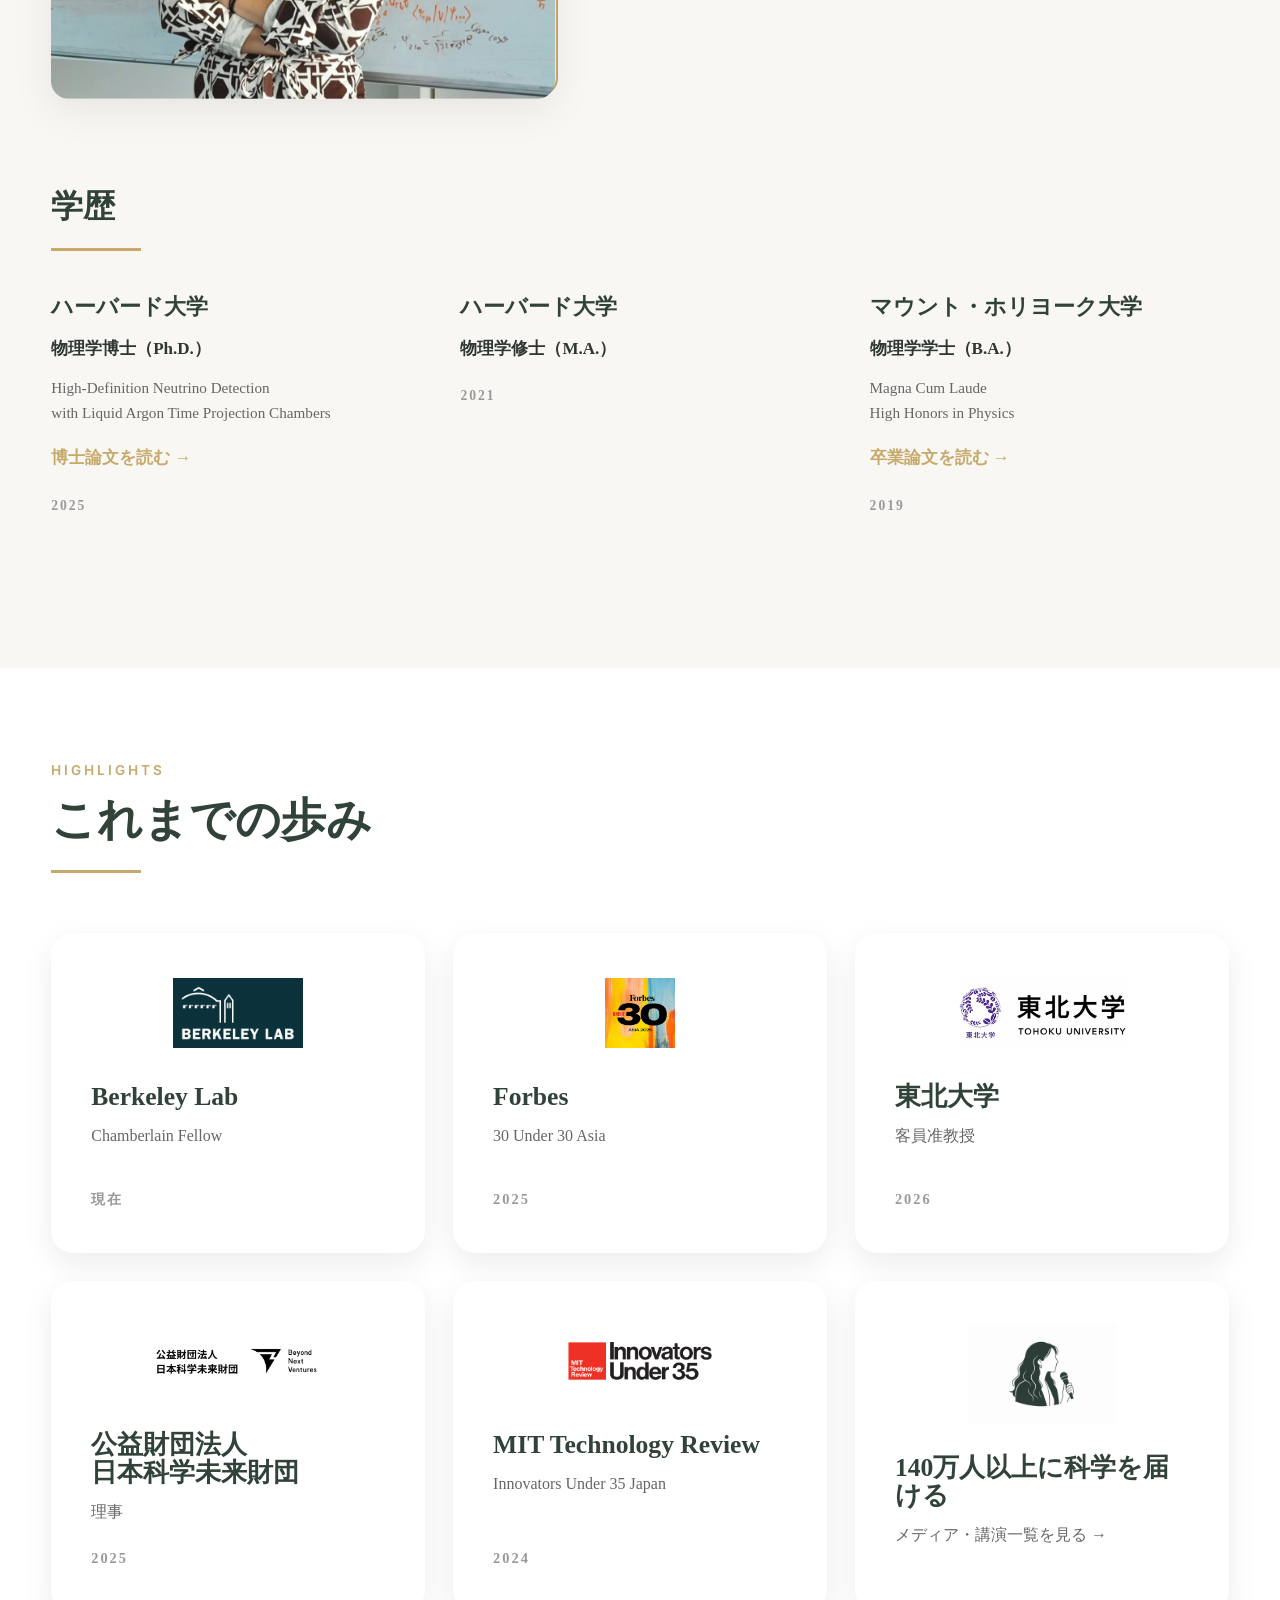
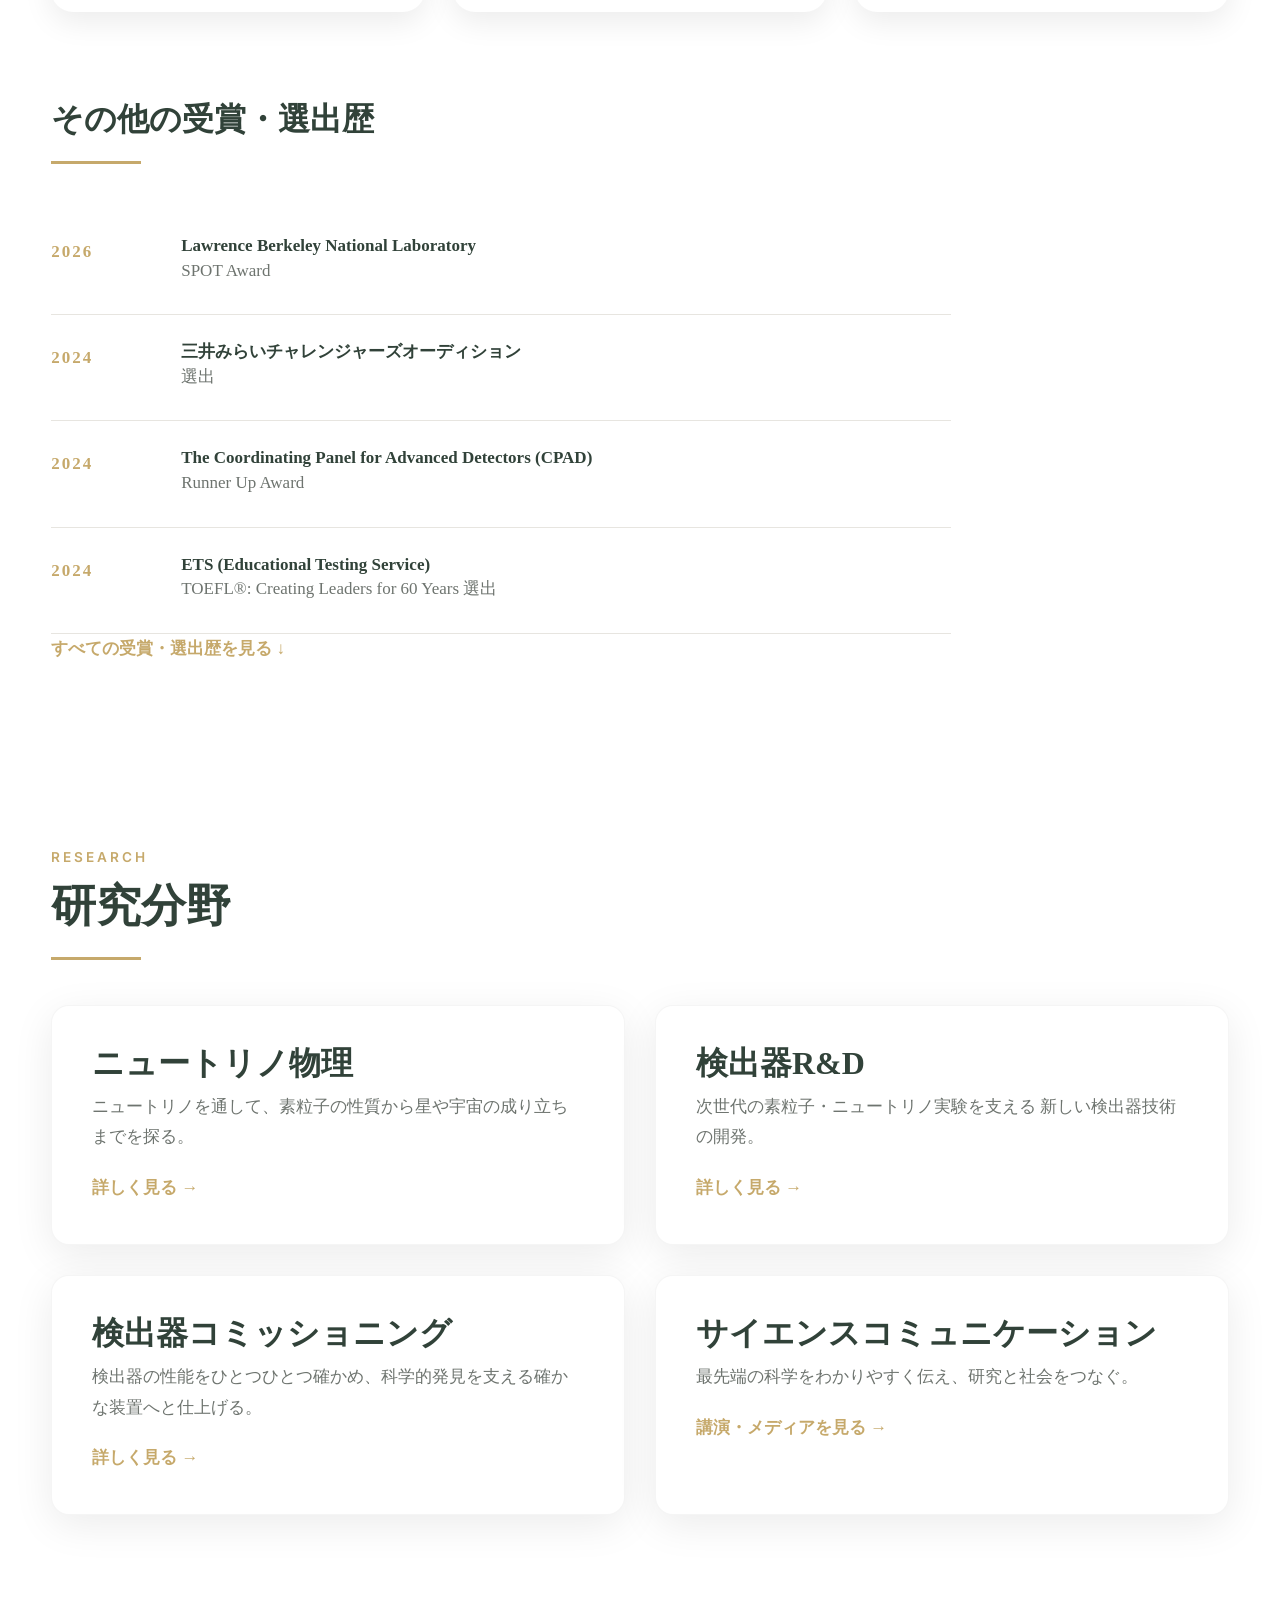
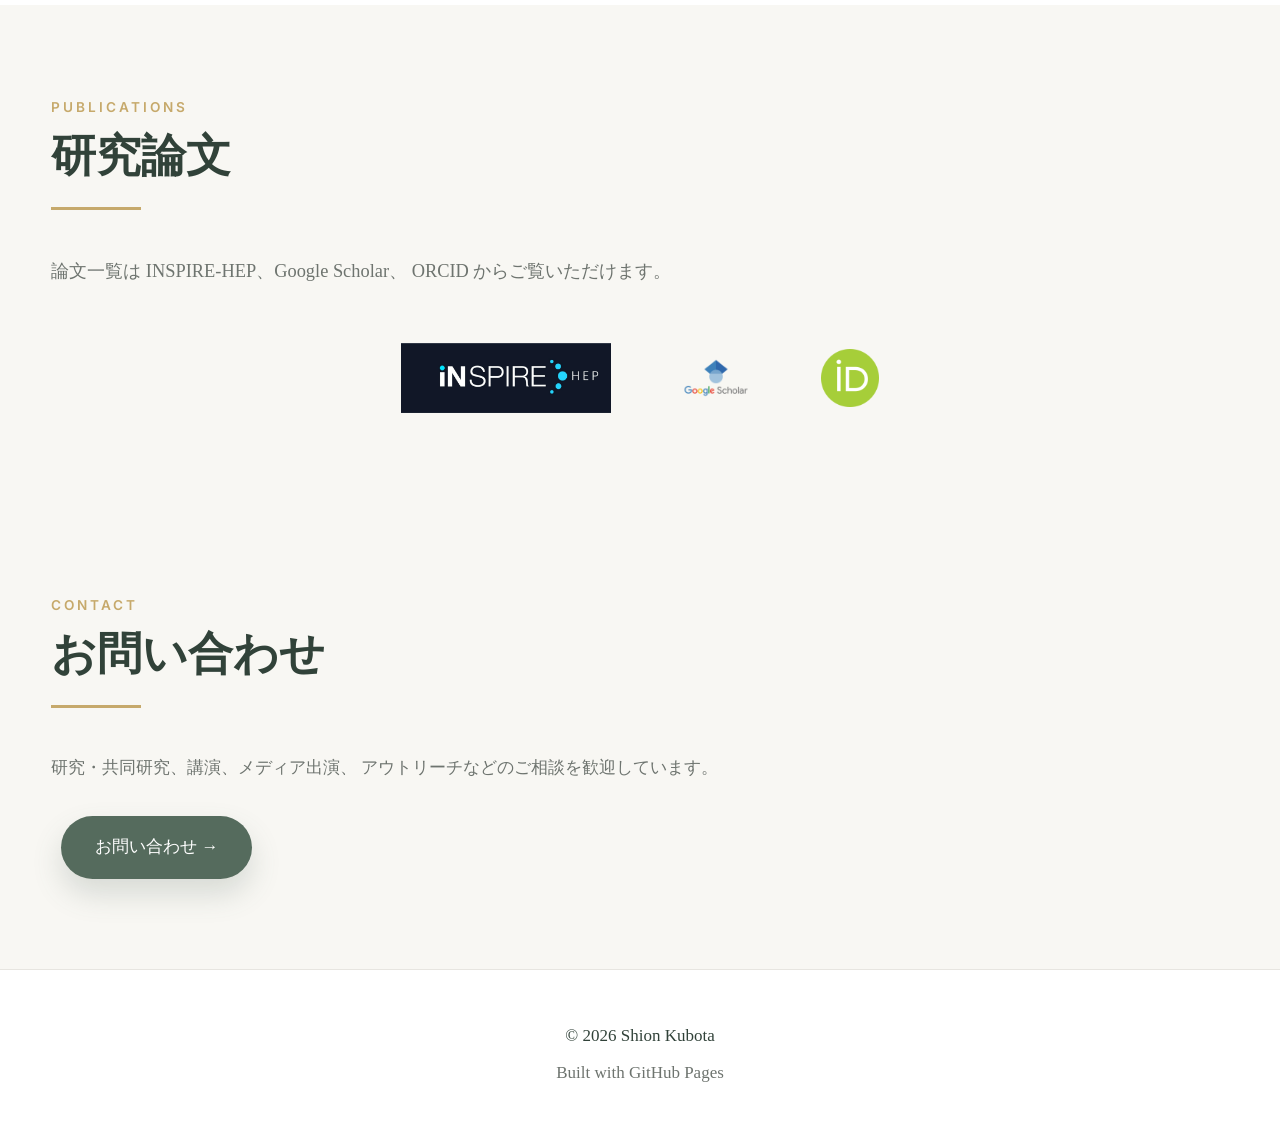
==== commit cfca7a5a: "Update index.html" ====
--- a/jp/index.html
+++ b/jp/index.html
@@ -631,7 +631,7 @@
                 </div>
 
                 <h3>
-                    150,000人以上に科学を届ける
+                    140万人以上に科学を届ける
                 </h3>
 
                 <p class="highlight-subtitle">
